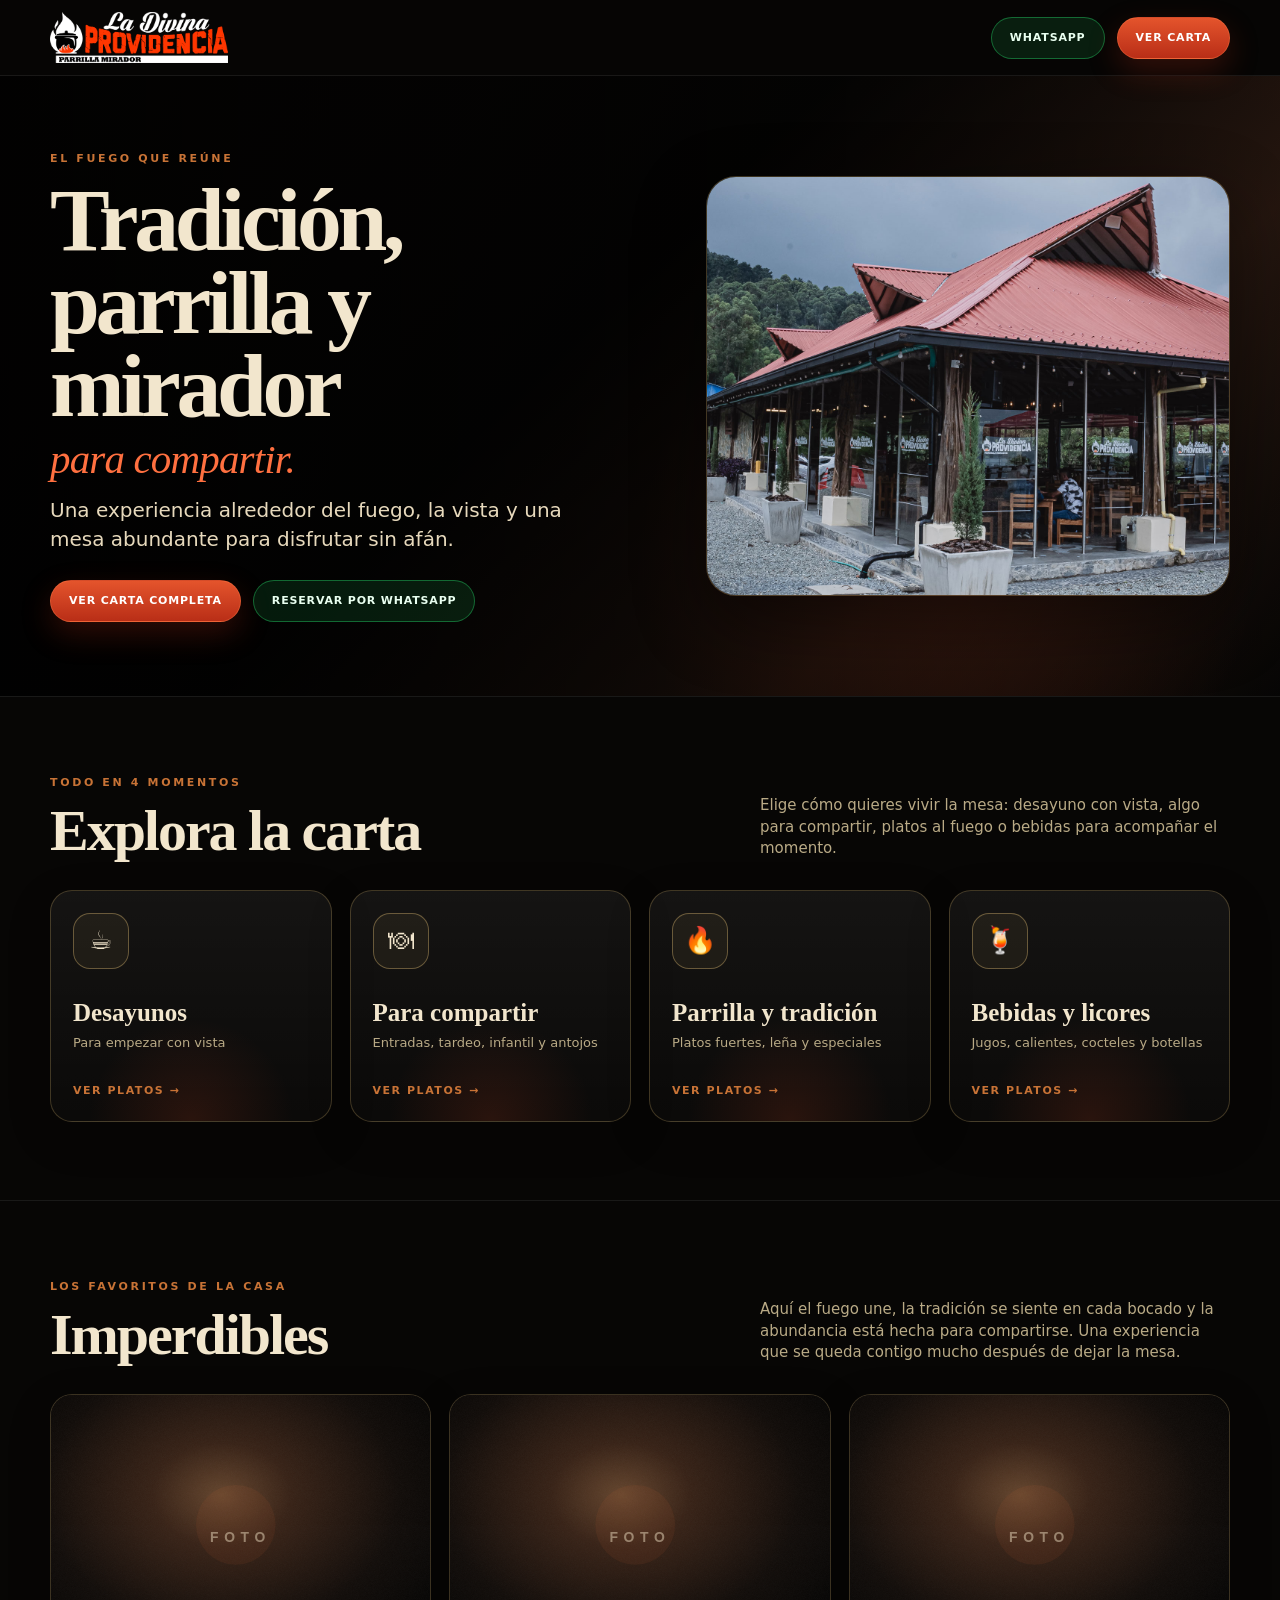
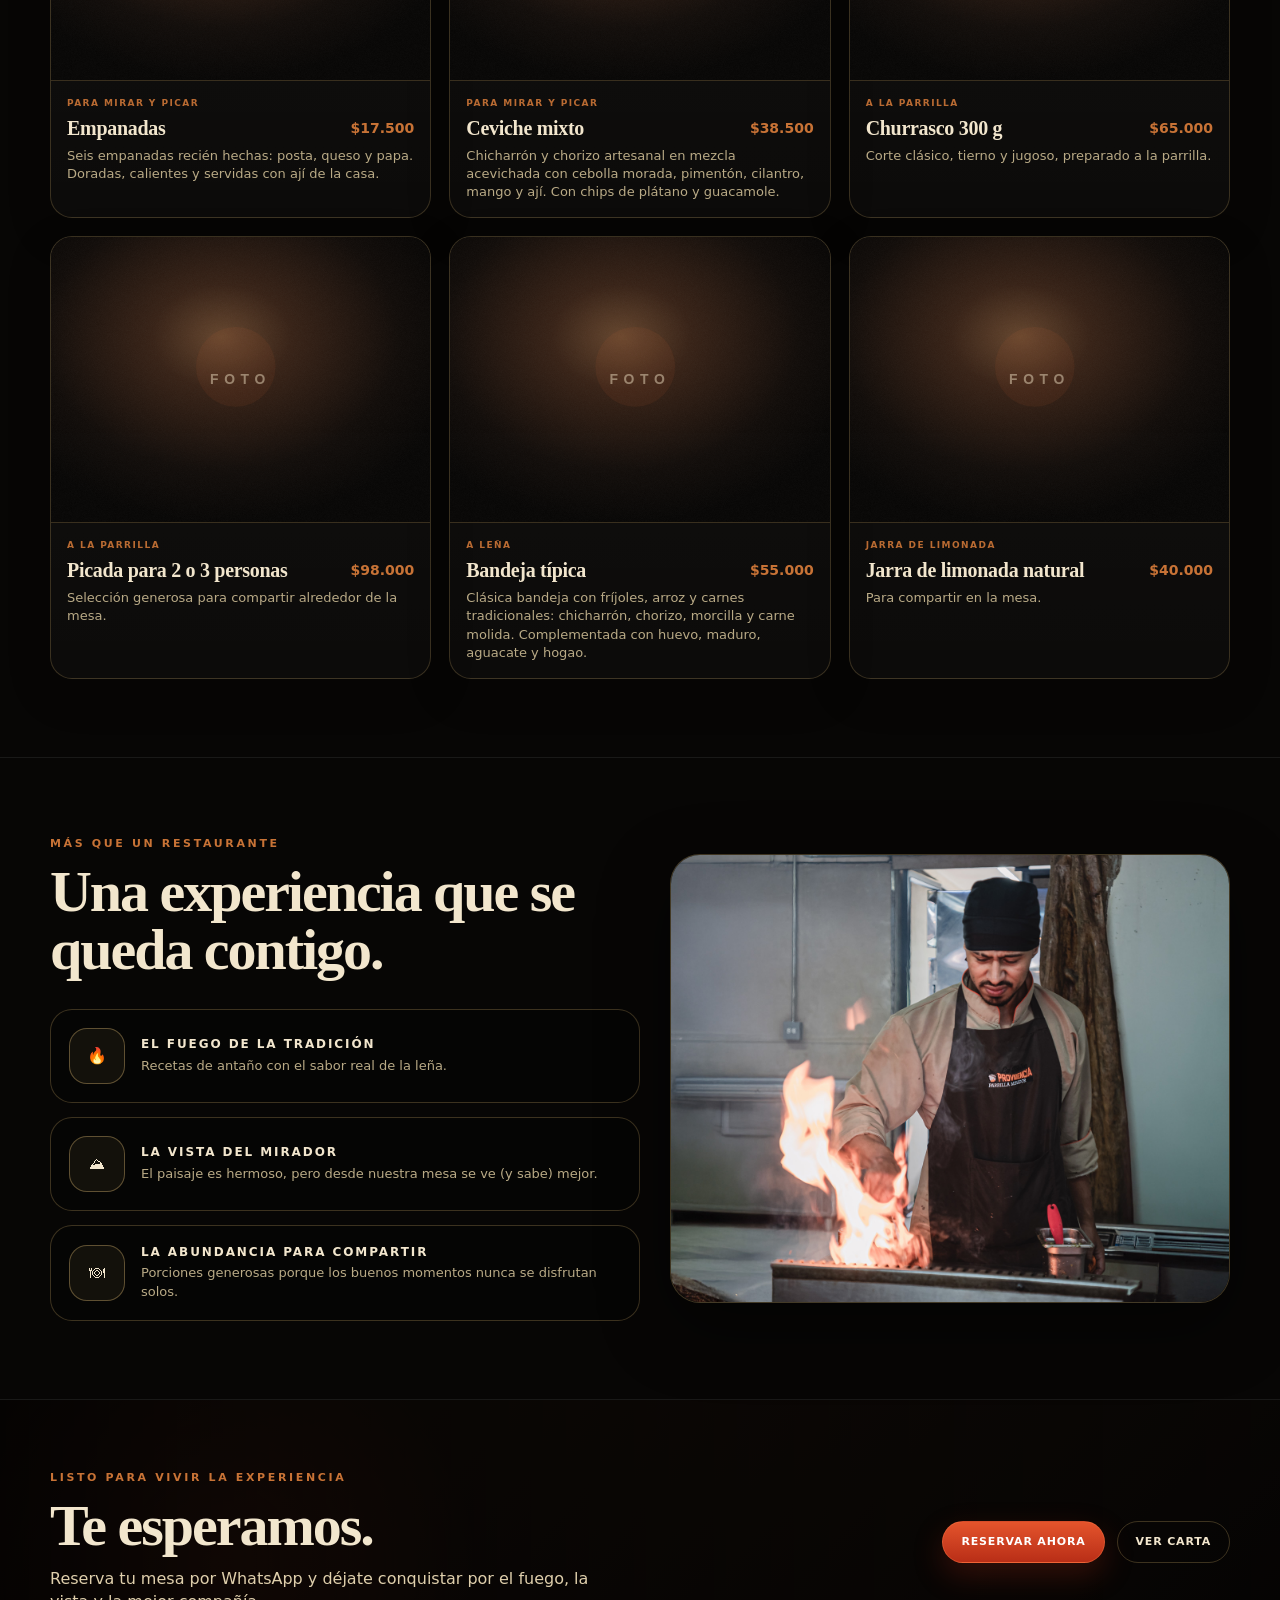
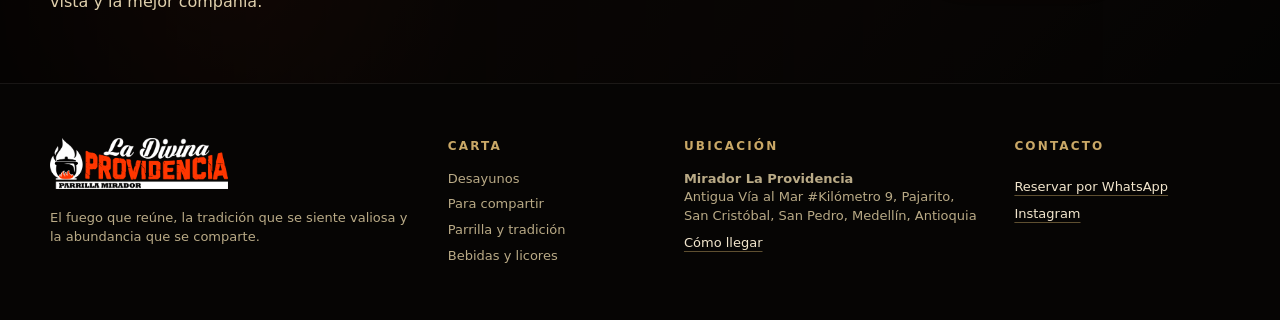
==== index.html @ a015f548 "Update index.html" ====
<!doctype html>
<html lang="es">
<head>
  <meta charset="utf-8" />
  <meta name="viewport" content="width=device-width, initial-scale=1" />
  <title>La Divina Providencia · Parrilla Mirador</title>
  <meta name="description" content="La Divina Providencia Parrilla Mirador: tradición, parrilla, mirador y una carta abundante para compartir." />
  <meta name="theme-color" content="#070605" />
  <link rel="icon" type="image/png" href="/assets/flavicon.png">
  <link rel="apple-touch-icon" href="/assets/flavicon.png">
  <link rel="preload" href="assets/logo.png" as="image" />
  <link rel="stylesheet" href="styles.css" />
</head>
<body class="home-page">
  <a class="skip-link" href="#main">Saltar al contenido</a>
  <header class="site-nav" data-site-nav><div class="nav-shell"><a class="brand" href="index.html" aria-label="La Divina Providencia - inicio"><img src="assets/logo.png" alt="La Divina Providencia Parrilla Mirador" /></a><nav class="main-actions" aria-label="Navegación principal"><a class="btn btn-wa" href="https://wa.me/573001234567?text=Hola%2C%20quiero%20hacer%20una%20reserva%20en%20La%20Divina%20Providencia." target="_blank" rel="noopener">WhatsApp</a><a class="btn btn-fire desktop-only" href="menu.html">Ver carta</a></nav></div></header>
  <main id="main">
    <section class="hero hero-home" aria-labelledby="home-title"><div class="container hero-grid"><div class="hero-copy"><span class="eyebrow">El fuego que reúne</span><h1 id="home-title">Tradición, parrilla y mirador <em>para compartir.</em></h1><p>Una experiencia alrededor del fuego, la vista y una mesa abundante para disfrutar sin afán.</p><div class="action-row"><a class="btn btn-fire" href="menu.html">Ver carta completa</a><a class="btn btn-wa" href="https://wa.me/573001234567?text=Hola%2C%20quiero%20hacer%20una%20reserva%20en%20La%20Divina%20Providencia." target="_blank" rel="noopener">Reservar por WhatsApp</a></div></div><figure class="visual-card hero-photo"><img src="assets/mirador,-fuego-y-parrilla.jpg" alt="Espacio para foto del mirador, fuego y parrilla" /></figure></div></section>
    <section class="section section-categories" id="carta" aria-labelledby="explora-title"><div class="container"><div class="split-heading"><div><span class="eyebrow">Todo en 4 momentos</span><h2 id="explora-title">Explora la carta</h2></div><p>Elige cómo quieres vivir la mesa: desayuno con vista, algo para compartir, platos al fuego o bebidas para acompañar el momento.</p></div><div class="category-grid">
          <a class="category-card" href="menu.html#desayunos">
            <span class="icon-box" aria-hidden="true">☕</span>
            <div class="category-card-copy"><h3>Desayunos</h3><p>Para empezar con vista</p></div>
            <span class="arrow">Ver platos →</span>
          </a>
          <a class="category-card" href="menu.html#para-compartir">
            <span class="icon-box" aria-hidden="true">🍽</span>
            <div class="category-card-copy"><h3>Para compartir</h3><p>Entradas, tardeo, infantil y antojos</p></div>
            <span class="arrow">Ver platos →</span>
          </a>
          <a class="category-card" href="menu.html#parrilla-tradicion">
            <span class="icon-box" aria-hidden="true">🔥</span>
            <div class="category-card-copy"><h3>Parrilla y tradición</h3><p>Platos fuertes, leña y especiales</p></div>
            <span class="arrow">Ver platos →</span>
          </a>
          <a class="category-card" href="menu.html#bebidas-licores">
            <span class="icon-box" aria-hidden="true">🍹</span>
            <div class="category-card-copy"><h3>Bebidas y licores</h3><p>Jugos, calientes, cocteles y botellas</p></div>
            <span class="arrow">Ver platos →</span>
          </a></div></div></section>
    <section class="section section-featured" aria-labelledby="featured-title"><div class="container"><div class="split-heading"><div><span class="eyebrow">Los favoritos de la casa</span><h2 id="featured-title">Imperdibles</h2></div><p>Aquí el fuego une, la tradición se siente en cada bocado y la abundancia está hecha para compartirse. Una experiencia que se queda contigo mucho después de dejar la mesa. </p></div><div class="product-grid featured-grid"><a class="product-card" href="menu.html#empanadas" aria-label="Ver Empanadas en la carta">
      <div class="product-media">
        <img loading="lazy" src="assets/products/empanadas.webp" alt="Foto de Empanadas" onerror="this.onerror=null;this.src='assets/product-placeholder.svg'">
      </div>
      <div class="product-body">
        <div class="product-meta">Para mirar y picar</div>
        <div class="product-top">
          <h3>Empanadas</h3>
          <strong class="price">$17.500</strong>
        </div>
        <p>Seis empanadas recién hechas: posta, queso y papa. Doradas, calientes y servidas con ají de la casa.</p>
      </div>
    </a><a class="product-card" href="menu.html#ceviche-mixto" aria-label="Ver Ceviche mixto en la carta">
      <div class="product-media">
        <img loading="lazy" src="assets/products/ceviche-mixto.webp" alt="Foto de Ceviche mixto" onerror="this.onerror=null;this.src='assets/product-placeholder.svg'">
      </div>
      <div class="product-body">
        <div class="product-meta">Para mirar y picar</div>
        <div class="product-top">
          <h3>Ceviche mixto</h3>
          <strong class="price">$38.500</strong>
        </div>
        <p>Chicharrón y chorizo artesanal en mezcla acevichada con cebolla morada, pimentón, cilantro, mango y ají. Con chips de plátano y guacamole.</p>
      </div>
    </a><a class="product-card" href="menu.html#churrasco-300-g" aria-label="Ver Churrasco 300 g en la carta">
      <div class="product-media">
        <img loading="lazy" src="assets/products/Churrasco.jpg" alt="Foto de Churrasco 300 g" onerror="this.onerror=null;this.src='assets/product-placeholder.svg'">
      </div>
      <div class="product-body">
        <div class="product-meta">A la parrilla</div>
        <div class="product-top">
          <h3>Churrasco 300 g</h3>
          <strong class="price">$65.000</strong>
        </div>
        <p>Corte clásico, tierno y jugoso, preparado a la parrilla.</p>
      </div>
    </a><a class="product-card" href="menu.html#picada-para-2-o-3-personas" aria-label="Ver Picada para 2 o 3 personas en la carta">
      <div class="product-media">
        <img loading="lazy" src="assets/products/Picada.jpg" alt="Foto de Picada para 2 o 3 personas" onerror="this.onerror=null;this.src='assets/product-placeholder.svg'">
      </div>
      <div class="product-body">
        <div class="product-meta">A la parrilla</div>
        <div class="product-top">
          <h3>Picada para 2 o 3 personas</h3>
          <strong class="price">$98.000</strong>
        </div>
        <p>Selección generosa para compartir alrededor de la mesa.</p>
      </div>
    </a><a class="product-card" href="menu.html#bandeja-tipica" aria-label="Ver Bandeja típica en la carta">
      <div class="product-media">
        <img loading="lazy" src="assets/products/Bandeja-Tipica.jpg" alt="Foto de Bandeja típica" onerror="this.onerror=null;this.src='assets/product-placeholder.svg'">
      </div>
      <div class="product-body">
        <div class="product-meta">A leña</div>
        <div class="product-top">
          <h3>Bandeja típica</h3>
          <strong class="price">$55.000</strong>
        </div>
        <p>Clásica bandeja con fríjoles, arroz y carnes tradicionales: chicharrón, chorizo, morcilla y carne molida. Complementada con huevo, maduro, aguacate y hogao.</p>
      </div>
    </a><a class="product-card" href="menu.html#jarra-de-limonada-natural" aria-label="Ver Jarra de limonada natural en la carta">
      <div class="product-media">
        <img loading="lazy" src="assets/products/jarra-de-limonada-natural.webp" alt="Foto de Jarra de limonada natural" onerror="this.onerror=null;this.src='assets/product-placeholder.svg'">
      </div>
      <div class="product-body">
        <div class="product-meta">Jarra de limonada</div>
        <div class="product-top">
          <h3>Jarra de limonada natural</h3>
          <strong class="price">$40.000</strong>
        </div>
        <p>Para compartir en la mesa.</p>
      </div>
    </a></div></div></section>
    <section class="section section-experience" id="experiencia" aria-labelledby="experience-title"><div class="container experience-grid"><div class="experience-copy"><span class="eyebrow">Más que un restaurante</span><h2 id="experience-title">Una experiencia que se queda contigo.</h2><div class="pillars"><article class="pillar"><span>🔥</span><div><h3>El Fuego de la Tradición</h3><p>Recetas de antaño con el sabor real de la leña.</p></div></article><article class="pillar"><span>⛰</span><div><h3>La Vista del Mirador</h3><p>El paisaje es hermoso, pero desde nuestra mesa se ve (y sabe) mejor.</p></div></article><article class="pillar"><span>🍽</span><div><h3>La Abundancia para Compartir</h3><p>Porciones generosas porque los buenos momentos nunca se disfrutan solos.</p></div></article></div></div><figure class="visual-card experience-photo"><img src="assets/Experiencia-parrilla.jpg" alt="picada" /></figure></div></section>
    <section class="cta-band" aria-labelledby="cta-title"><div class="container cta-grid"><div><span class="eyebrow">Listo para vivir la experiencia</span><h2 id="cta-title">Te esperamos.</h2><p>Reserva tu mesa por WhatsApp y déjate conquistar por el fuego, la vista y la mejor compañía.</p></div><div class="action-row cta-actions"><a class="btn btn-fire" href="https://wa.me/573001234567?text=Hola%2C%20quiero%20hacer%20una%20reserva%20en%20La%20Divina%20Providencia." target="_blank" rel="noopener">Reservar ahora</a><a class="btn btn-outline" href="menu.html">Ver carta</a></div></div></section>
  </main>
  <footer class="site-footer" id="ubicacion"><div class="container footer-grid"><div class="footer-brand"><img src="assets/logo.png" alt="La Divina Providencia Parrilla Mirador" /><p>El fuego que reúne, la tradición que se siente valiosa y la abundancia que se comparte.</p></div><div><h3>Carta</h3><ul><li><a href="menu.html#desayunos">Desayunos</a></li><li><a href="menu.html#para-compartir">Para compartir</a></li><li><a href="menu.html#parrilla-tradicion">Parrilla y tradición</a></li><li><a href="menu.html#bebidas-licores">Bebidas y licores</a></li></ul></div><div><h3>Ubicación</h3><p><strong>Mirador La Providencia</strong><br>Antigua Vía al Mar #Kilómetro 9, Pajarito, San Cristóbal, San Pedro, Medellín, Antioquia</p><a class="text-link" href="https://www.google.com/maps/search/?api=1&query=Mirador+La+Providencia+Antigua+V%C3%ADa+al+Mar+Kil%C3%B3metro+9+Pajarito+San+Crist%C3%B3bal+San+Pedro+Medell%C3%ADn+Antioquia" target="_blank" rel="noopener">Cómo llegar</a></div><div><h3>Contacto</h3><a class="text-link" href="https://wa.me/573001234567?text=Hola%2C%20quiero%20hacer%20una%20reserva%20en%20La%20Divina%20Providencia." target="_blank" rel="noopener">Reservar por WhatsApp</a><br><a class="text-link" href="https://www.instagram.com/divinaprovidenciamirador/?hl=es" target="_blank" rel="noopener">Instagram</a></div></div></footer>
</body>
</html>
---- styles.css ----
:root{
  --coal:#070605;
  --coal-2:#0d0b09;
  --coal-3:#15110e;
  --wood:#2b1a12;
  --wood-2:#3a2116;
  --fire:#d94b25;
  --fire-2:#b62e17;
  --orange:#c87336;
  --gold:#c9a867;
  --cream:#f2e6cd;
  --cream-2:#dfcfac;
  --muted:#96876c;
  --soft:#b9aa86;
  --line:rgba(201,168,103,.28);
  --line-soft:rgba(255,255,255,.075);
  --wa:#25d366;
  --radius:22px;
  --radius-lg:30px;
  --shadow:0 24px 70px rgba(0,0,0,.46);
  --container:1180px;
}
*{box-sizing:border-box}
html{scroll-behavior:smooth;background:var(--coal)}
body{margin:0;background:var(--coal);color:var(--cream);font-family:Inter, ui-sans-serif, system-ui, -apple-system, BlinkMacSystemFont, "Segoe UI", Arial, sans-serif;line-height:1.45;-webkit-font-smoothing:antialiased;text-rendering:optimizeLegibility}
body::before{content:"";position:fixed;inset:0;pointer-events:none;z-index:-2;background:radial-gradient(circle at 10% 5%,rgba(217,75,37,.14),transparent 28%),radial-gradient(circle at 92% 18%,rgba(201,168,103,.09),transparent 26%),linear-gradient(180deg,#080706 0%,#100b08 46%,#070605 100%)}
body::after{content:"";position:fixed;inset:0;pointer-events:none;z-index:-1;opacity:.14;background-image:linear-gradient(rgba(255,255,255,.03) 1px,transparent 1px),linear-gradient(90deg,rgba(255,255,255,.02) 1px,transparent 1px);background-size:34px 34px}
img{max-width:100%;display:block}
a{color:inherit;text-decoration:none}
p,h1,h2,h3,h4{margin:0}
.container{width:min(var(--container),calc(100% - 40px));margin-inline:auto}
.skip-link{position:absolute;left:-9999px;top:auto;width:1px;height:1px;overflow:hidden}
.skip-link:focus{left:16px;top:16px;width:auto;height:auto;padding:10px 14px;z-index:9999;background:var(--cream);color:var(--coal);border-radius:10px}
.desktop-only{display:inline-flex}

.site-nav{position:sticky;top:0;z-index:100;background:rgba(7,6,5,.90);backdrop-filter:blur(16px);border-bottom:1px solid var(--line-soft)}
.nav-shell{width:min(var(--container),calc(100% - 40px));margin:auto;display:flex;align-items:center;justify-content:space-between;gap:18px;padding:12px 0}
.brand{display:flex;align-items:center;min-width:0}
.brand img{width:178px;height:auto;object-fit:contain}
.main-actions{display:flex;align-items:center;gap:12px;flex-wrap:wrap}
.nav-link{font-size:12px;font-weight:800;letter-spacing:.13em;text-transform:uppercase;color:var(--cream-2);opacity:.86}
.nav-link:hover{color:var(--gold);opacity:1}
.btn{display:inline-flex;align-items:center;justify-content:center;gap:8px;min-height:42px;padding:0 18px;border:1px solid var(--line);border-radius:999px;background:rgba(255,255,255,.034);color:var(--cream);font-size:11px;font-weight:900;letter-spacing:.075em;text-transform:uppercase;white-space:nowrap;transition:.22s ease}
.btn:hover{transform:translateY(-1px);border-color:rgba(201,168,103,.55)}
.btn-fire{background:linear-gradient(180deg,#e4542c,#b92e17);border-color:rgba(255,125,72,.38);color:#fff;box-shadow:0 12px 30px rgba(185,46,23,.25)}
.btn-wa{background:rgba(37,211,102,.12);border-color:rgba(37,211,102,.42);color:#e9fff0}
.btn-outline{background:transparent}
.eyebrow{display:block;color:var(--orange);font-size:11px;font-weight:900;letter-spacing:.24em;text-transform:uppercase;margin-bottom:11px}

.hero{position:relative;overflow:hidden;border-bottom:1px solid var(--line-soft)}
.hero::before{content:"";position:absolute;inset:0;background:linear-gradient(90deg,rgba(0,0,0,.88) 0%,rgba(0,0,0,.64) 48%,rgba(0,0,0,.24) 100%),radial-gradient(circle at 74% 78%,rgba(217,75,37,.23),transparent 29%),linear-gradient(135deg,#100b08 0%,#070605 44%,#2f1c13 74%,#080706 100%)}
.hero-grid{position:relative;z-index:1;display:grid;grid-template-columns:minmax(0,1fr) minmax(380px,.86fr);gap:46px;align-items:center;min-height:620px;padding:74px 0}
.hero-copy{max-width:690px}
.hero h1{font-family:Georgia,"Times New Roman",serif;font-size:clamp(52px,7vw,92px);line-height:.93;letter-spacing:-.048em;color:var(--cream)}
.hero h1 em{display:block;margin-top:12px;color:#ff7040;font-family:Georgia,"Times New Roman",serif;font-size:clamp(27px,3.2vw,43px);font-style:italic;font-weight:400;letter-spacing:-.02em}
.hero p{margin-top:18px;max-width:550px;color:#e7d9bc;font-size:clamp(16px,1.8vw,20px)}
.action-row{display:flex;gap:12px;align-items:center;flex-wrap:wrap;margin-top:26px}
.visual-card{margin:0;border:1px solid var(--line);border-radius:var(--radius-lg);overflow:hidden;background:linear-gradient(180deg,rgba(255,255,255,.035),rgba(255,255,255,.012));box-shadow:var(--shadow)}
.hero-photo img{width:100%;height:100%;min-height:410px;object-fit:cover}
.menu-hero .hero-grid{min-height:440px}
.menu-hero h1{font-size:clamp(56px,7vw,104px)}

.section{padding:78px 0;border-bottom:1px solid var(--line-soft)}
.split-heading{display:flex;align-items:end;justify-content:space-between;gap:34px;margin-bottom:30px}
.split-heading h2,.section-experience h2,.cta-band h2,.menu-intro h2{font-family:Georgia,"Times New Roman",serif;font-size:clamp(34px,5.6vw,58px);line-height:1;letter-spacing:-.035em}
.split-heading p{max-width:470px;color:var(--soft);font-size:15px}
.section-lead{margin-top:14px;max-width:560px;color:var(--cream-2)}
.center-actions{display:flex;justify-content:center;margin-top:26px}

.category-grid{display:grid;grid-template-columns:repeat(4,1fr);gap:18px}
.category-card{position:relative;overflow:hidden;min-height:232px;padding:22px;border:1px solid var(--line);border-radius:var(--radius);background:linear-gradient(180deg,rgba(255,255,255,.060),rgba(255,255,255,.020));display:flex;flex-direction:column;justify-content:space-between;box-shadow:0 14px 44px rgba(0,0,0,.18)}
.category-card::before{content:"";position:absolute;inset:0;background:radial-gradient(circle at 50% 100%,rgba(217,75,37,.20),transparent 38%);opacity:.75}
.category-card>*{position:relative}
.icon-box{width:56px;height:56px;border:1px solid rgba(201,168,103,.44);border-radius:17px;display:grid;place-items:center;background:rgba(201,168,103,.075);font-size:26px}
.category-card h3{font-family:Georgia,"Times New Roman",serif;font-size:25px;line-height:1.05}
.category-card p{font-size:13px;color:var(--soft);margin-top:8px}
.arrow{font-size:11px;font-weight:900;letter-spacing:.14em;text-transform:uppercase;color:var(--orange)}

.product-grid{display:grid;grid-template-columns:repeat(3,1fr);gap:18px}
.product-card{overflow:hidden;border:1px solid rgba(201,168,103,.24);border-radius:var(--radius);background:linear-gradient(180deg,rgba(255,255,255,.048),rgba(255,255,255,.025));box-shadow:0 14px 44px rgba(0,0,0,.18);transition:.22s ease}
a.product-card:hover{transform:translateY(-2px);border-color:rgba(201,168,103,.48)}
.product-media{position:relative;overflow:hidden;border-bottom:1px solid rgba(201,168,103,.20);background:#15100d}
.product-media img{width:100%;aspect-ratio:4/3;height:auto;object-fit:cover;transition:transform .35s ease}
.product-card:hover .product-media img{transform:scale(1.03)}
.product-body{padding:16px}
.product-meta{margin-bottom:8px;color:var(--orange);font-size:9px;font-weight:900;letter-spacing:.16em;text-transform:uppercase;opacity:.92}
.product-top{display:flex;align-items:flex-start;justify-content:space-between;gap:12px}
.product-top h3{font-family:Georgia,"Times New Roman",serif;font-size:20px;line-height:1.06;letter-spacing:-.015em}
.price{color:var(--orange);font-size:14px;font-weight:900;white-space:nowrap}
.product-body p{margin-top:8px;color:var(--soft);font-size:13px;line-height:1.4}

.section-menu-preview{background:linear-gradient(180deg,rgba(255,255,255,.012),rgba(0,0,0,.14))}
.home-rail{margin-top:28px}
.home-rail+.home-rail{margin-top:34px}
.rail-head{display:flex;align-items:end;justify-content:space-between;gap:22px;margin-bottom:16px;padding-bottom:12px;border-bottom:1px solid rgba(201,168,103,.18)}
.rail-kicker{display:block;color:var(--orange);font-size:10px;font-weight:900;letter-spacing:.18em;text-transform:uppercase;margin-bottom:6px}
.rail-head h3{font-family:Georgia,"Times New Roman",serif;font-size:31px;line-height:1}
.rail-head a{color:var(--gold);font-size:11px;font-weight:900;letter-spacing:.12em;text-transform:uppercase;white-space:nowrap}
.rail-scroll{display:grid;grid-auto-flow:column;grid-auto-columns:minmax(250px,285px);gap:16px;overflow-x:auto;scroll-snap-type:x proximity;padding-bottom:12px;scrollbar-color:rgba(201,168,103,.44) transparent}
.rail-scroll .product-card{scroll-snap-align:start}
.product-card-compact .product-top{display:block}
.product-card-compact .price{display:block;margin-top:6px}
.product-card-compact .product-body p{display:-webkit-box;-webkit-line-clamp:3;-webkit-box-orient:vertical;overflow:hidden}

.experience-grid{display:grid;grid-template-columns:1fr .95fr;gap:30px;align-items:center}
.experience-copy{max-width:610px}
.pillars{display:grid;gap:14px;margin-top:30px}
.pillar{display:grid;grid-template-columns:56px 1fr;gap:16px;align-items:center;padding:18px;border:1px solid var(--line);border-radius:var(--radius);background:rgba(0,0,0,.16)}
.pillar span{width:56px;height:56px;border:1px solid rgba(201,168,103,.42);border-radius:18px;display:grid;place-items:center;background:rgba(201,168,103,.075)}
.pillar h3{font-size:12px;font-weight:900;letter-spacing:.16em;text-transform:uppercase}
.pillar p{color:var(--soft);font-size:13px;margin-top:3px}
.experience-photo img{width:100%;min-height:420px;height:100%;object-fit:cover}

.cta-band{padding:70px 0;border-bottom:1px solid var(--line-soft);background:linear-gradient(90deg,rgba(0,0,0,.88),rgba(0,0,0,.44)),radial-gradient(circle at 17% 58%,rgba(217,75,37,.23),transparent 24%),linear-gradient(135deg,#2c1b12,#070605)}
.cta-grid{display:flex;align-items:center;justify-content:space-between;gap:28px}
.cta-grid p{margin-top:12px;max-width:560px;color:var(--cream-2)}
.cta-actions{justify-content:flex-end;margin-top:0}

.site-footer{padding:54px 0;background:#060504}
.footer-grid{display:grid;grid-template-columns:1.35fr .75fr 1.1fr .8fr;gap:34px}
.footer-brand img{width:178px}
.footer-brand p,.site-footer p,.site-footer li{color:var(--soft);font-size:13px}
.site-footer h3{margin-bottom:14px;color:var(--gold);font-size:12px;font-weight:900;letter-spacing:.18em;text-transform:uppercase}
.site-footer ul{list-style:none;padding:0;margin:0;display:grid;gap:7px}
.text-link{display:inline-block;margin-top:8px;color:var(--cream);font-size:13px;text-decoration:underline;text-decoration-color:rgba(201,168,103,.45);text-underline-offset:4px}
.text-link:hover{color:var(--gold)}

.quick-menu{position:sticky;top:67px;z-index:70;background:rgba(7,6,5,.94);backdrop-filter:blur(15px);border-bottom:1px solid var(--line-soft)}
.quick-menu-scroll{display:flex;gap:10px;overflow-x:auto;scrollbar-width:none;padding:12px 0}
.quick-menu-scroll::-webkit-scrollbar{display:none}
.quick-pill{flex:0 0 auto;display:inline-flex;align-items:center;min-height:38px;padding:0 15px;border:1px solid var(--line);border-radius:999px;background:rgba(255,255,255,.035);font-size:11px;font-weight:900;letter-spacing:.08em;text-transform:uppercase;color:var(--cream-2)}
.quick-pill:hover{background:rgba(201,168,103,.12);color:var(--cream)}
.quick-pill-wa{border-color:rgba(37,211,102,.44);color:#e9fff0}
.menu-intro{padding:44px 0 10px}
.menu-intro-card{display:flex;align-items:center;justify-content:space-between;gap:28px;padding:24px;border:1px solid var(--line);border-radius:var(--radius-lg);background:linear-gradient(135deg,rgba(201,168,103,.08),rgba(217,75,37,.06))}
.menu-intro-card p{max-width:560px;color:var(--soft);font-size:14px}
.menu-intro-card strong{color:var(--cream)}
.menu-list{padding:38px 0 0}
.menu-category{scroll-margin-top:130px;padding:0 0 72px;border-bottom:1px solid var(--line-soft)}
.menu-category+.menu-category{padding-top:70px}
.menu-category>.container>.eyebrow{margin-bottom:8px}
.category-title-row{display:flex;align-items:end;justify-content:space-between;gap:24px;margin-bottom:24px}
.category-title-row h2{font-family:Georgia,"Times New Roman",serif;font-size:clamp(42px,6vw,72px);line-height:.95;letter-spacing:-.04em}
.category-title-row p{max-width:510px;color:var(--soft)}
.group-chip-row{display:flex;gap:10px;flex-wrap:wrap;margin-bottom:32px}
.group-chip{display:inline-flex;align-items:center;min-height:34px;padding:0 13px;border:1px solid rgba(201,168,103,.22);border-radius:999px;background:rgba(255,255,255,.028);color:var(--cream-2);font-size:10px;font-weight:900;letter-spacing:.08em;text-transform:uppercase}
.group-chip:hover{border-color:rgba(201,168,103,.48);color:var(--gold)}
.menu-group{margin-top:38px;scroll-margin-top:128px}
.group-title-row{display:flex;align-items:end;gap:14px;justify-content:space-between;margin-bottom:16px;padding-bottom:12px;border-bottom:1px solid rgba(201,168,103,.18)}
.group-count{display:block;color:var(--orange);font-size:10px;font-weight:900;letter-spacing:.14em;text-transform:uppercase;margin-bottom:6px}
.group-title-row h3{font-family:Georgia,"Times New Roman",serif;font-size:30px;line-height:1;color:var(--cream)}
.group-title-row p{max-width:650px;color:var(--muted);font-size:14px}
.category-cta{display:flex;align-items:center;justify-content:space-between;gap:16px;margin-top:24px}
.back-top{display:inline-flex;color:var(--gold);font-size:12px;font-weight:900;letter-spacing:.11em;text-transform:uppercase}
.floating-whatsapp{position:fixed;right:18px;bottom:18px;z-index:90;width:58px;height:58px;border-radius:999px;display:grid;place-items:center;background:var(--wa);color:#06250f;font-size:13px;font-weight:950;letter-spacing:.06em;box-shadow:0 16px 42px rgba(0,0,0,.36)}
.compact-footer{margin-top:0}

@media (max-width:980px){
  .container,.nav-shell{width:min(100% - 28px,var(--container))}
  .desktop-only{display:none!important}
  .brand img{width:138px}
  .main-actions{gap:8px}
  .btn{min-height:38px;padding:0 13px;font-size:10px}
  .hero-grid{grid-template-columns:1fr;gap:24px;min-height:auto;padding:52px 0}
  .hero-copy{max-width:100%}
  .hero h1{font-size:clamp(47px,14vw,68px)}
  .hero p{font-size:15px}
  .hero-photo img{min-height:260px}
  .split-heading,.category-title-row,.cta-grid,.menu-intro-card{display:block}
  .split-heading p,.category-title-row p,.menu-intro-card p{margin-top:12px}
  .section{padding:54px 0}
  .category-grid{grid-template-columns:1fr;gap:12px}
  .category-card{min-height:124px;padding:18px;display:grid;grid-template-columns:62px 1fr auto;align-items:center;gap:14px}
  .category-card h3{font-size:23px;margin:0}
  .category-card p{font-size:12px}
  .category-card .arrow{align-self:center}
  .product-grid{grid-template-columns:1fr;gap:12px}
  .featured-grid .product-card,.menu-list .product-card{display:grid;grid-template-columns:120px 1fr;min-height:126px}
  .featured-grid .product-media,.menu-list .product-media{border-right:1px solid rgba(201,168,103,.2);border-bottom:0}
  .featured-grid .product-media img,.menu-list .product-media img{height:100%;aspect-ratio:auto}
  .product-body{padding:13px}
  .product-meta{font-size:8px;margin-bottom:5px}
  .product-top h3{font-size:18px}
  .product-body p{font-size:12px}
  .rail-scroll{grid-auto-columns:minmax(235px,78vw)}
  .experience-grid{grid-template-columns:1fr}
  .experience-photo img{min-height:260px}
  .cta-actions{margin-top:22px}
  .footer-grid{grid-template-columns:1fr;gap:26px}
  .quick-menu{top:63px}
  .menu-list{padding-top:28px}
  .menu-category{scroll-margin-top:122px;padding-bottom:58px}
  .menu-category+.menu-category{padding-top:54px}
  .category-title-row h2{font-size:44px}
  .group-title-row{display:block}
  .group-title-row p{margin-top:7px}
  .category-cta{display:block}
  .category-cta .btn{margin-top:16px;width:100%}
  .floating-whatsapp{width:54px;height:54px}
}

@media (max-width:520px){
  .nav-shell{width:calc(100% - 24px);padding:10px 0}
  .brand img{width:118px}
  .hero-grid{padding:42px 0}
  .hero h1{font-size:45px}
  .hero h1 em{font-size:25px}
  .action-row .btn{width:100%}
  .section{padding:44px 0}
  .split-heading h2,.section-experience h2,.cta-band h2,.menu-intro h2{font-size:38px}
  .category-card{grid-template-columns:52px 1fr;min-height:110px}
  .category-card .arrow{grid-column:2}
  .icon-box{width:48px;height:48px;font-size:22px}
  .featured-grid .product-card,.menu-list .product-card{grid-template-columns:106px 1fr}
  .product-top{display:block}
  .price{display:block;margin-top:4px}
  .product-body p{display:-webkit-box;-webkit-line-clamp:4;-webkit-box-orient:vertical;overflow:hidden}
  .menu-page .product-body p{display:block}
  .category-title-row h2{font-size:40px}
  .quick-pill{font-size:10px;padding:0 12px}
  .footer-brand img{width:145px}
}
.menu-category {
    padding-top: 40px;
}
.footer-brand p {
    margin-top: 20px;
}
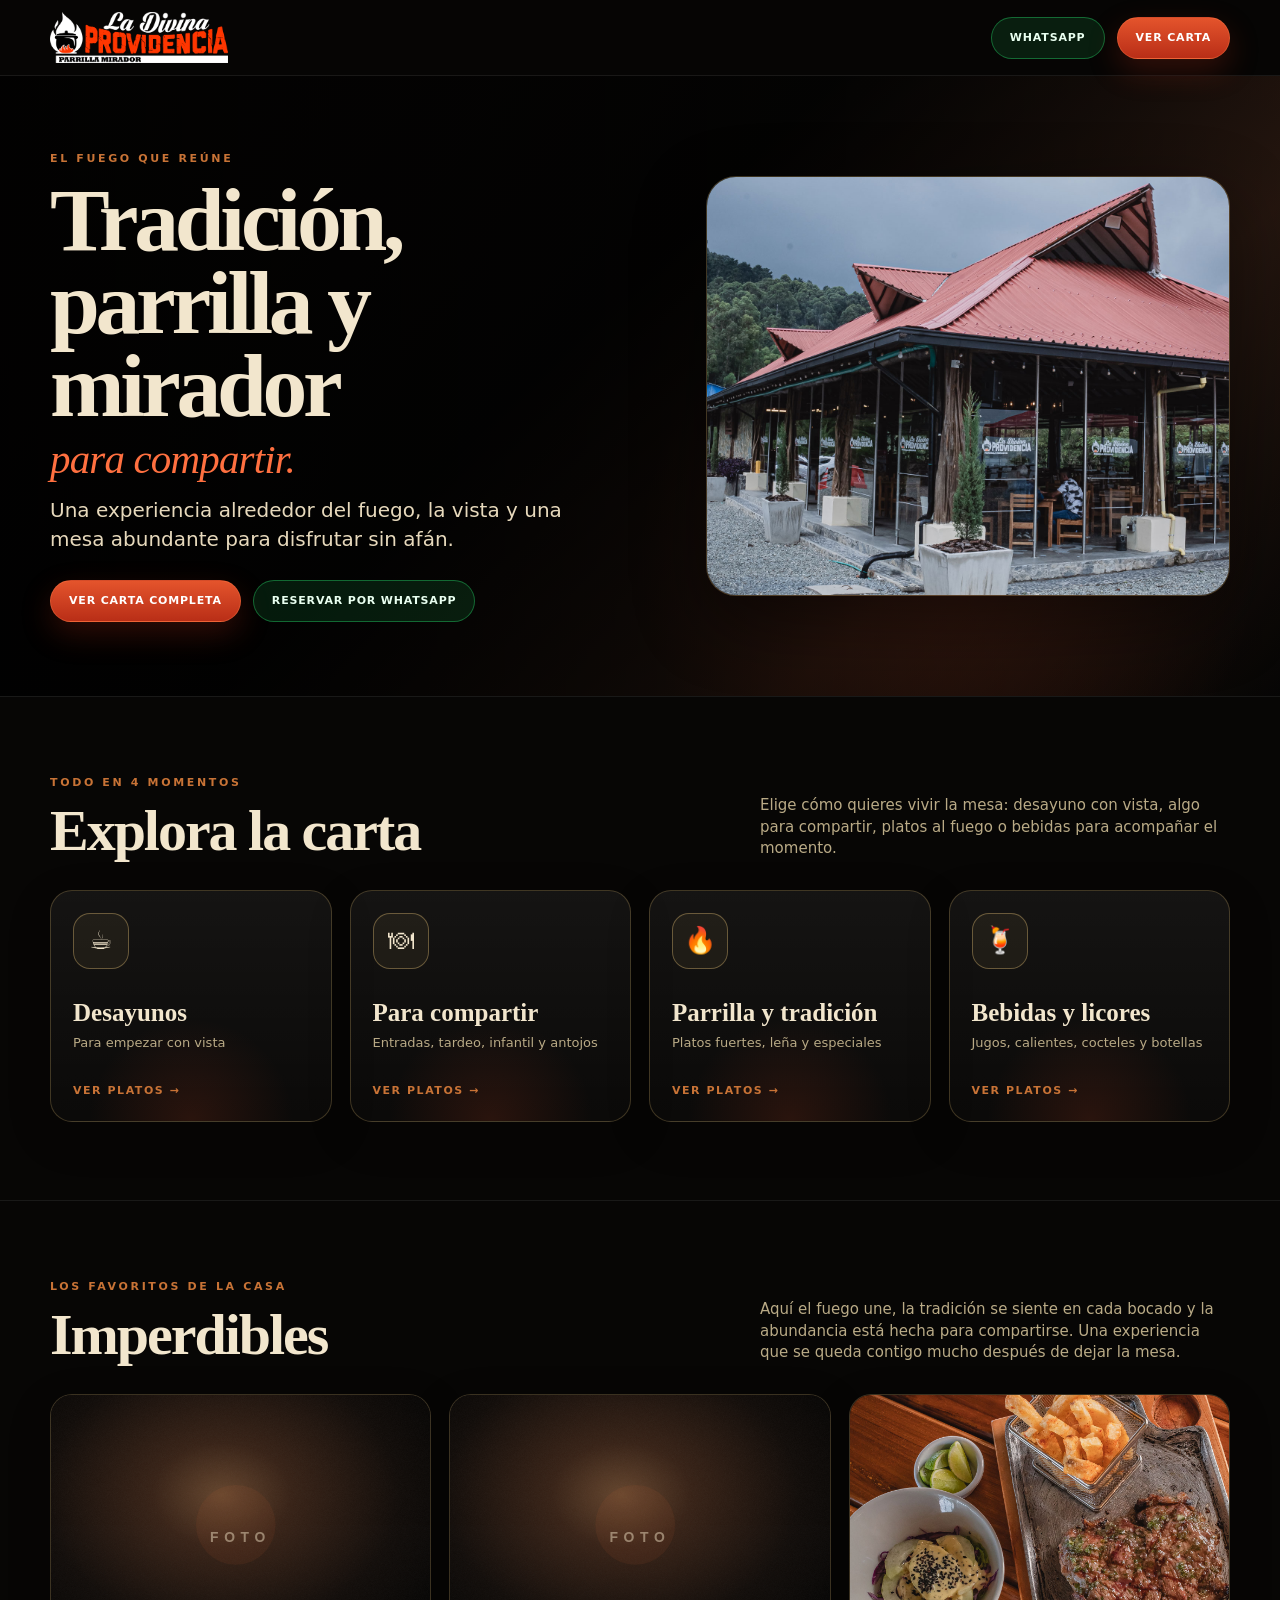
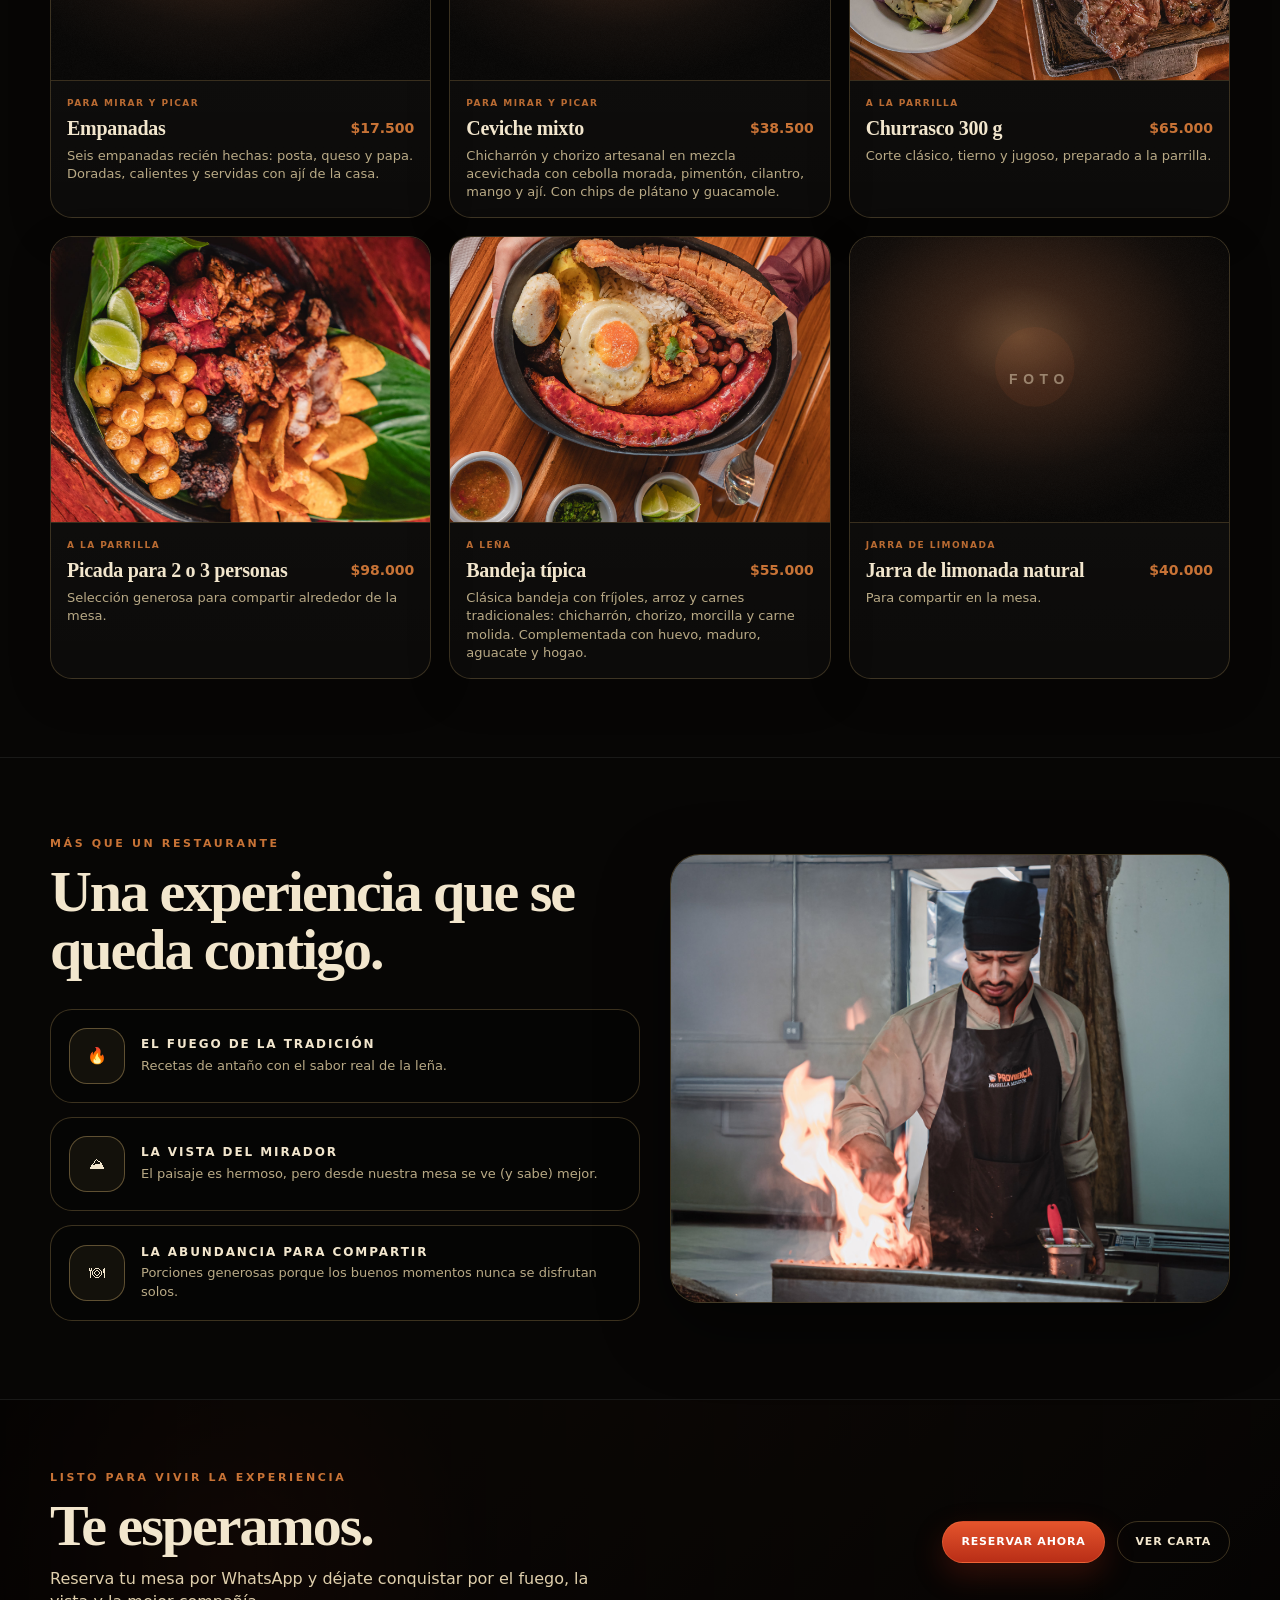
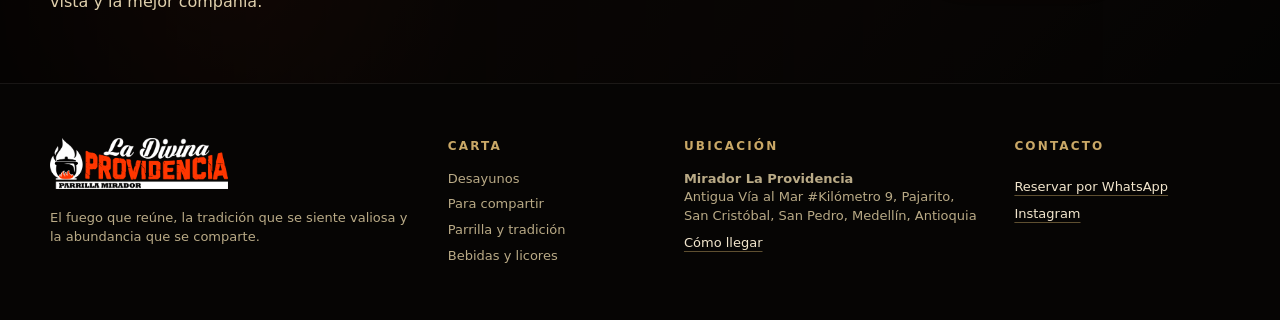
==== commit bfdc280f: "Update index.html" ====
--- a/index.html
+++ b/index.html
@@ -39,7 +39,7 @@
           </a></div></div></section>
     <section class="section section-featured" aria-labelledby="featured-title"><div class="container"><div class="split-heading"><div><span class="eyebrow">Los favoritos de la casa</span><h2 id="featured-title">Imperdibles</h2></div><p>Aquí el fuego une, la tradición se siente en cada bocado y la abundancia está hecha para compartirse. Una experiencia que se queda contigo mucho después de dejar la mesa. </p></div><div class="product-grid featured-grid"><a class="product-card" href="menu.html#empanadas" aria-label="Ver Empanadas en la carta">
       <div class="product-media">
-        <img loading="lazy" src="assets/products/empanadas.webp" alt="Foto de Empanadas" onerror="this.onerror=null;this.src='assets/product-placeholder.svg'">
+        <img loading="lazy" src="assets/Products/empanadas.webp" alt="Foto de Empanadas" onerror="this.onerror=null;this.src='assets/product-placeholder.svg'">
       </div>
       <div class="product-body">
         <div class="product-meta">Para mirar y picar</div>
@@ -51,7 +51,7 @@
       </div>
     </a><a class="product-card" href="menu.html#ceviche-mixto" aria-label="Ver Ceviche mixto en la carta">
       <div class="product-media">
-        <img loading="lazy" src="assets/products/ceviche-mixto.webp" alt="Foto de Ceviche mixto" onerror="this.onerror=null;this.src='assets/product-placeholder.svg'">
+        <img loading="lazy" src="assets/Products/ceviche-mixto.webp" alt="Foto de Ceviche mixto" onerror="this.onerror=null;this.src='assets/product-placeholder.svg'">
       </div>
       <div class="product-body">
         <div class="product-meta">Para mirar y picar</div>
@@ -63,7 +63,7 @@
       </div>
     </a><a class="product-card" href="menu.html#churrasco-300-g" aria-label="Ver Churrasco 300 g en la carta">
       <div class="product-media">
-        <img loading="lazy" src="assets/products/Churrasco.jpg" alt="Foto de Churrasco 300 g" onerror="this.onerror=null;this.src='assets/product-placeholder.svg'">
+        <img loading="lazy" src="assets/Products/Churrasco.jpg" alt="Foto de Churrasco 300 g" onerror="this.onerror=null;this.src='assets/product-placeholder.svg'">
       </div>
       <div class="product-body">
         <div class="product-meta">A la parrilla</div>
@@ -75,7 +75,7 @@
       </div>
     </a><a class="product-card" href="menu.html#picada-para-2-o-3-personas" aria-label="Ver Picada para 2 o 3 personas en la carta">
       <div class="product-media">
-        <img loading="lazy" src="assets/products/Picada.jpg" alt="Foto de Picada para 2 o 3 personas" onerror="this.onerror=null;this.src='assets/product-placeholder.svg'">
+        <img loading="lazy" src="assets/Products/Picada.jpg" alt="Foto de Picada para 2 o 3 personas" onerror="this.onerror=null;this.src='assets/product-placeholder.svg'">
       </div>
       <div class="product-body">
         <div class="product-meta">A la parrilla</div>
@@ -87,7 +87,7 @@
       </div>
     </a><a class="product-card" href="menu.html#bandeja-tipica" aria-label="Ver Bandeja típica en la carta">
       <div class="product-media">
-        <img loading="lazy" src="assets/products/Bandeja-Tipica.jpg" alt="Foto de Bandeja típica" onerror="this.onerror=null;this.src='assets/product-placeholder.svg'">
+        <img loading="lazy" src="assets/Products/Bandeja-Tipica.jpg" alt="Foto de Bandeja típica" onerror="this.onerror=null;this.src='assets/product-placeholder.svg'">
       </div>
       <div class="product-body">
         <div class="product-meta">A leña</div>
@@ -99,7 +99,7 @@
       </div>
     </a><a class="product-card" href="menu.html#jarra-de-limonada-natural" aria-label="Ver Jarra de limonada natural en la carta">
       <div class="product-media">
-        <img loading="lazy" src="assets/products/jarra-de-limonada-natural.webp" alt="Foto de Jarra de limonada natural" onerror="this.onerror=null;this.src='assets/product-placeholder.svg'">
+        <img loading="lazy" src="assets/Products/jarra-de-limonada-natural.webp" alt="Foto de Jarra de limonada natural" onerror="this.onerror=null;this.src='assets/product-placeholder.svg'">
       </div>
       <div class="product-body">
         <div class="product-meta">Jarra de limonada</div>
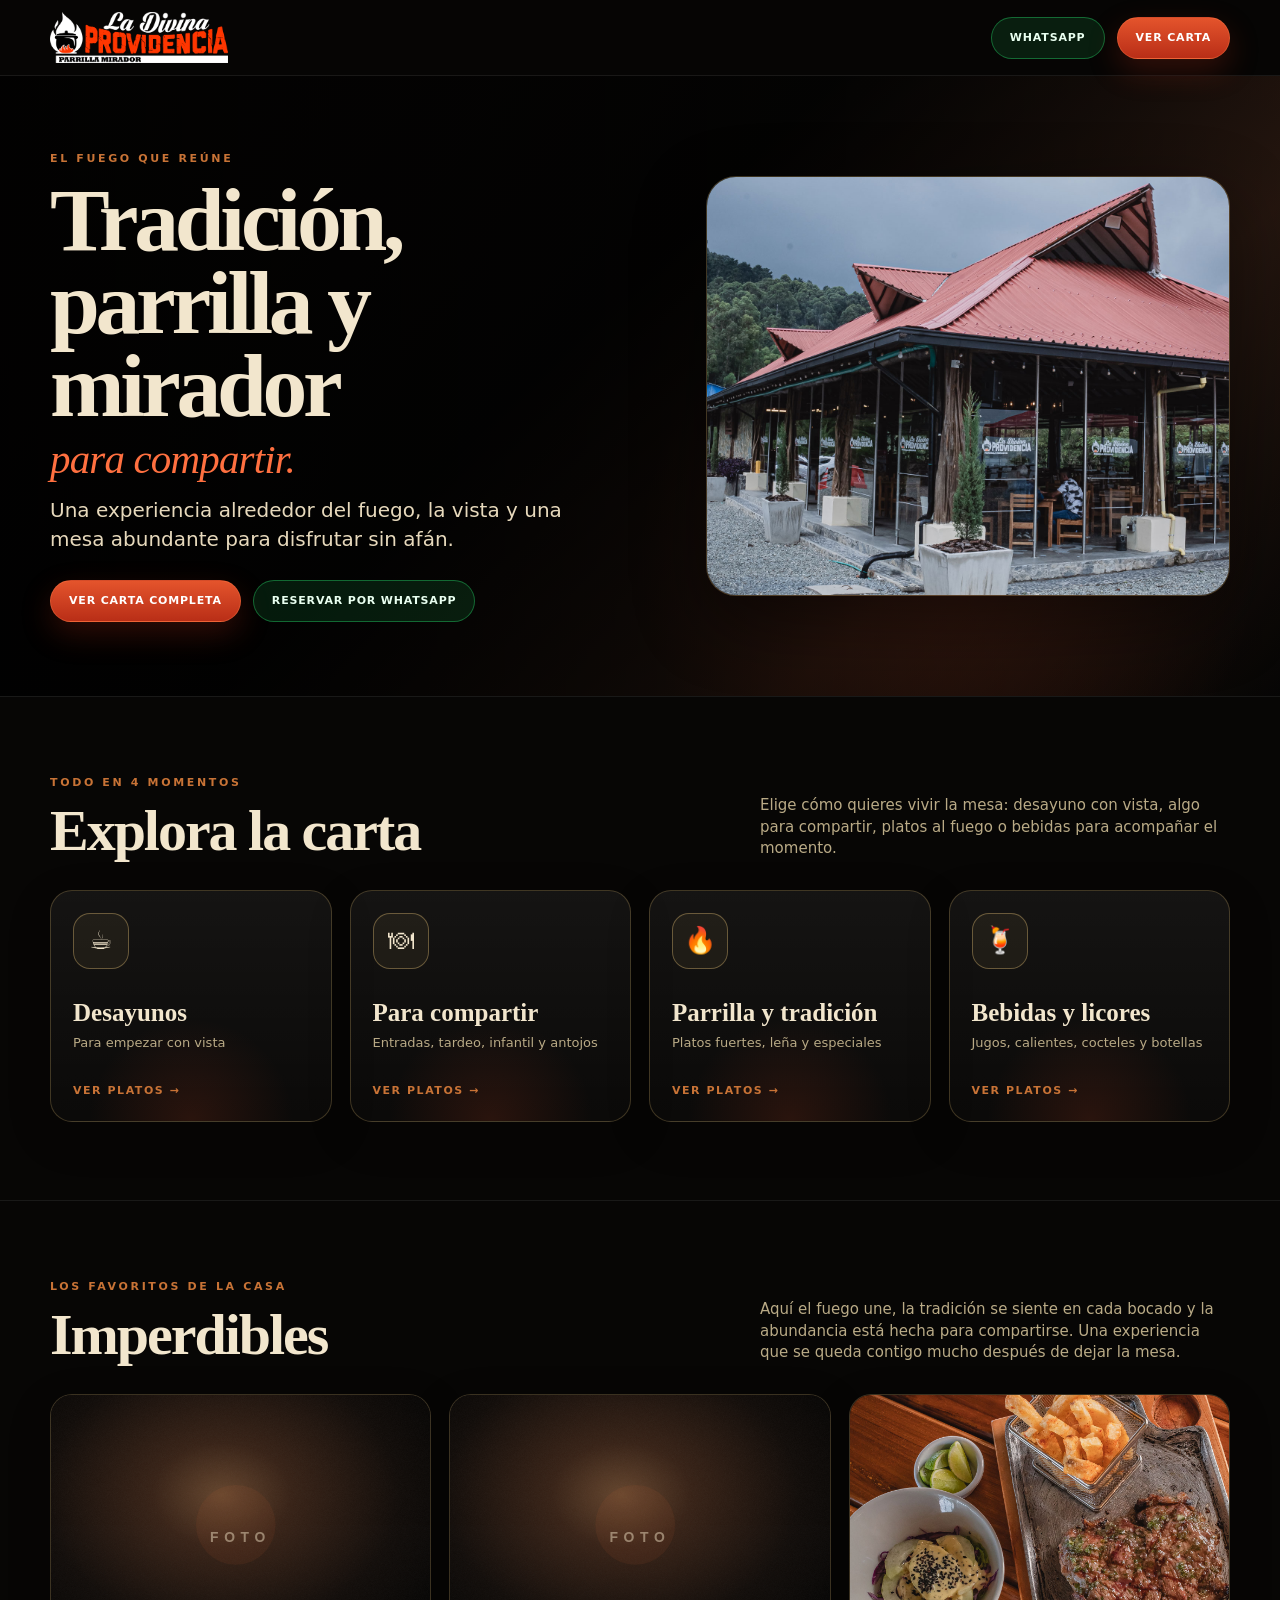
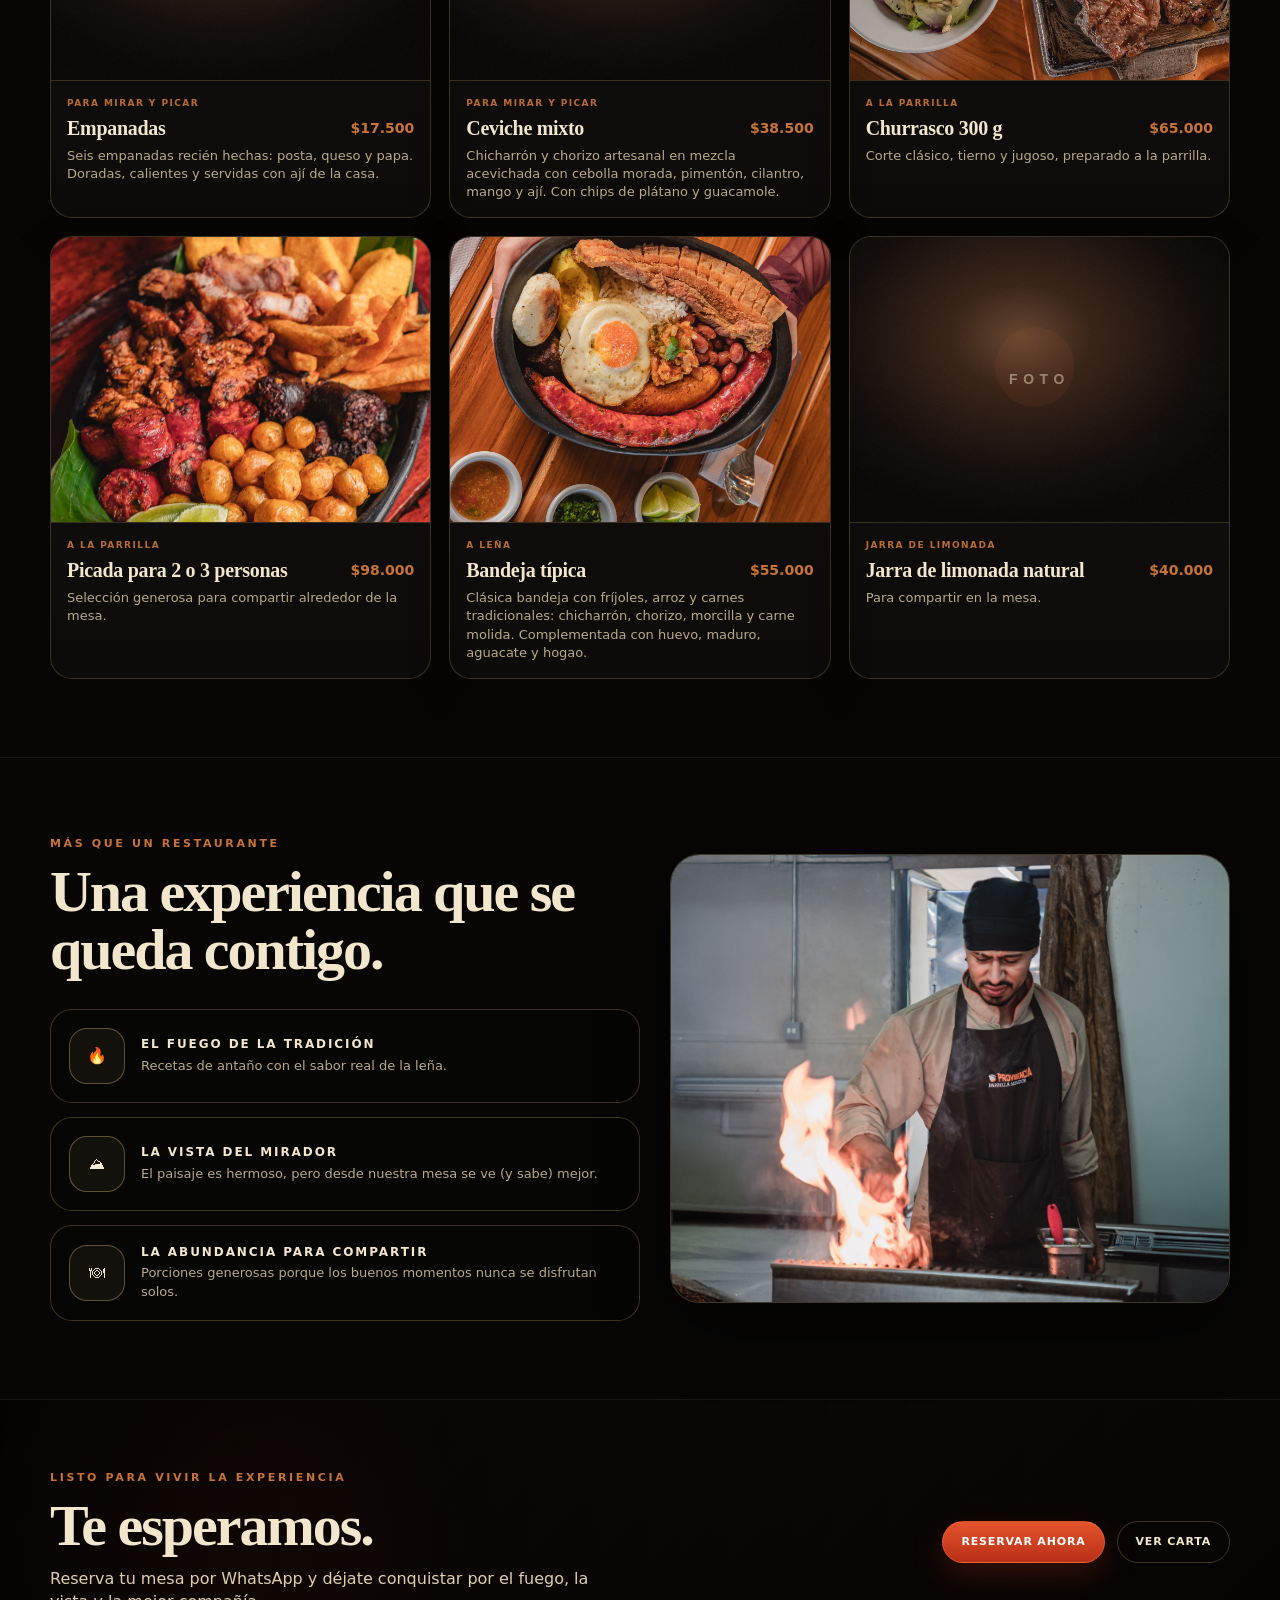
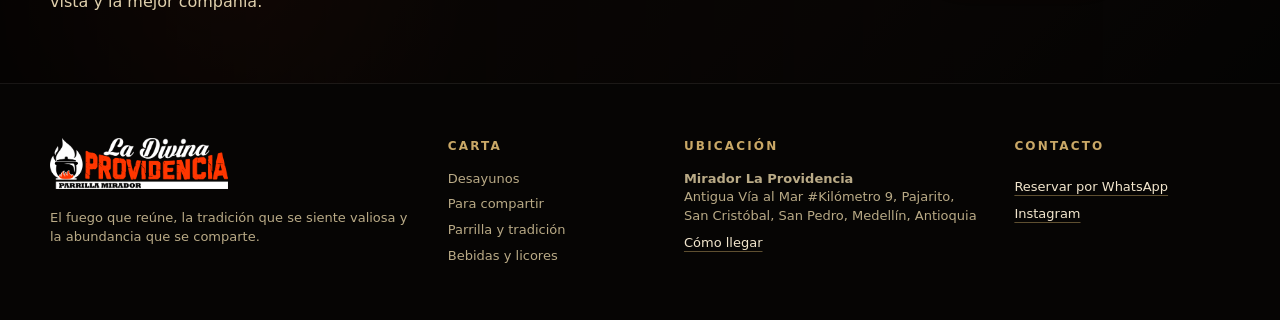
==== commit cb683585: "Update index.html" ====
--- a/index.html
+++ b/index.html
@@ -49,7 +49,7 @@
         </div>
         <p>Seis empanadas recién hechas: posta, queso y papa. Doradas, calientes y servidas con ají de la casa.</p>
       </div>
-    </a><a class="product-card" href="menu.html#ceviche-mixto" aria-label="Ver Ceviche mixto en la carta">
+    </a><a class="product-card" aria-label="Ver Ceviche mixto en la carta">
       <div class="product-media">
         <img loading="lazy" src="assets/Products/ceviche-mixto.webp" alt="Foto de Ceviche mixto" onerror="this.onerror=null;this.src='assets/product-placeholder.svg'">
       </div>
@@ -61,7 +61,7 @@
         </div>
         <p>Chicharrón y chorizo artesanal en mezcla acevichada con cebolla morada, pimentón, cilantro, mango y ají. Con chips de plátano y guacamole.</p>
       </div>
-    </a><a class="product-card" href="menu.html#churrasco-300-g" aria-label="Ver Churrasco 300 g en la carta">
+    </a><a class="product-card" aria-label="Ver Churrasco 300 g en la carta">
       <div class="product-media">
         <img loading="lazy" src="assets/Products/Churrasco.jpg" alt="Foto de Churrasco 300 g" onerror="this.onerror=null;this.src='assets/product-placeholder.svg'">
       </div>
@@ -73,7 +73,7 @@
         </div>
         <p>Corte clásico, tierno y jugoso, preparado a la parrilla.</p>
       </div>
-    </a><a class="product-card" href="menu.html#picada-para-2-o-3-personas" aria-label="Ver Picada para 2 o 3 personas en la carta">
+    </a><a class="product-card" aria-label="Ver Picada para 2 o 3 personas en la carta">
       <div class="product-media">
         <img loading="lazy" src="assets/Products/Picada.jpg" alt="Foto de Picada para 2 o 3 personas" onerror="this.onerror=null;this.src='assets/product-placeholder.svg'">
       </div>
@@ -85,7 +85,7 @@
         </div>
         <p>Selección generosa para compartir alrededor de la mesa.</p>
       </div>
-    </a><a class="product-card" href="menu.html#bandeja-tipica" aria-label="Ver Bandeja típica en la carta">
+    </a><a class="product-card" aria-label="Ver Bandeja típica en la carta">
       <div class="product-media">
         <img loading="lazy" src="assets/Products/Bandeja-Tipica.jpg" alt="Foto de Bandeja típica" onerror="this.onerror=null;this.src='assets/product-placeholder.svg'">
       </div>
@@ -97,7 +97,7 @@
         </div>
         <p>Clásica bandeja con fríjoles, arroz y carnes tradicionales: chicharrón, chorizo, morcilla y carne molida. Complementada con huevo, maduro, aguacate y hogao.</p>
       </div>
-    </a><a class="product-card" href="menu.html#jarra-de-limonada-natural" aria-label="Ver Jarra de limonada natural en la carta">
+    </a><a class="product-card" aria-label="Ver Jarra de limonada natural en la carta">
       <div class="product-media">
         <img loading="lazy" src="assets/Products/jarra-de-limonada-natural.webp" alt="Foto de Jarra de limonada natural" onerror="this.onerror=null;this.src='assets/product-placeholder.svg'">
       </div>
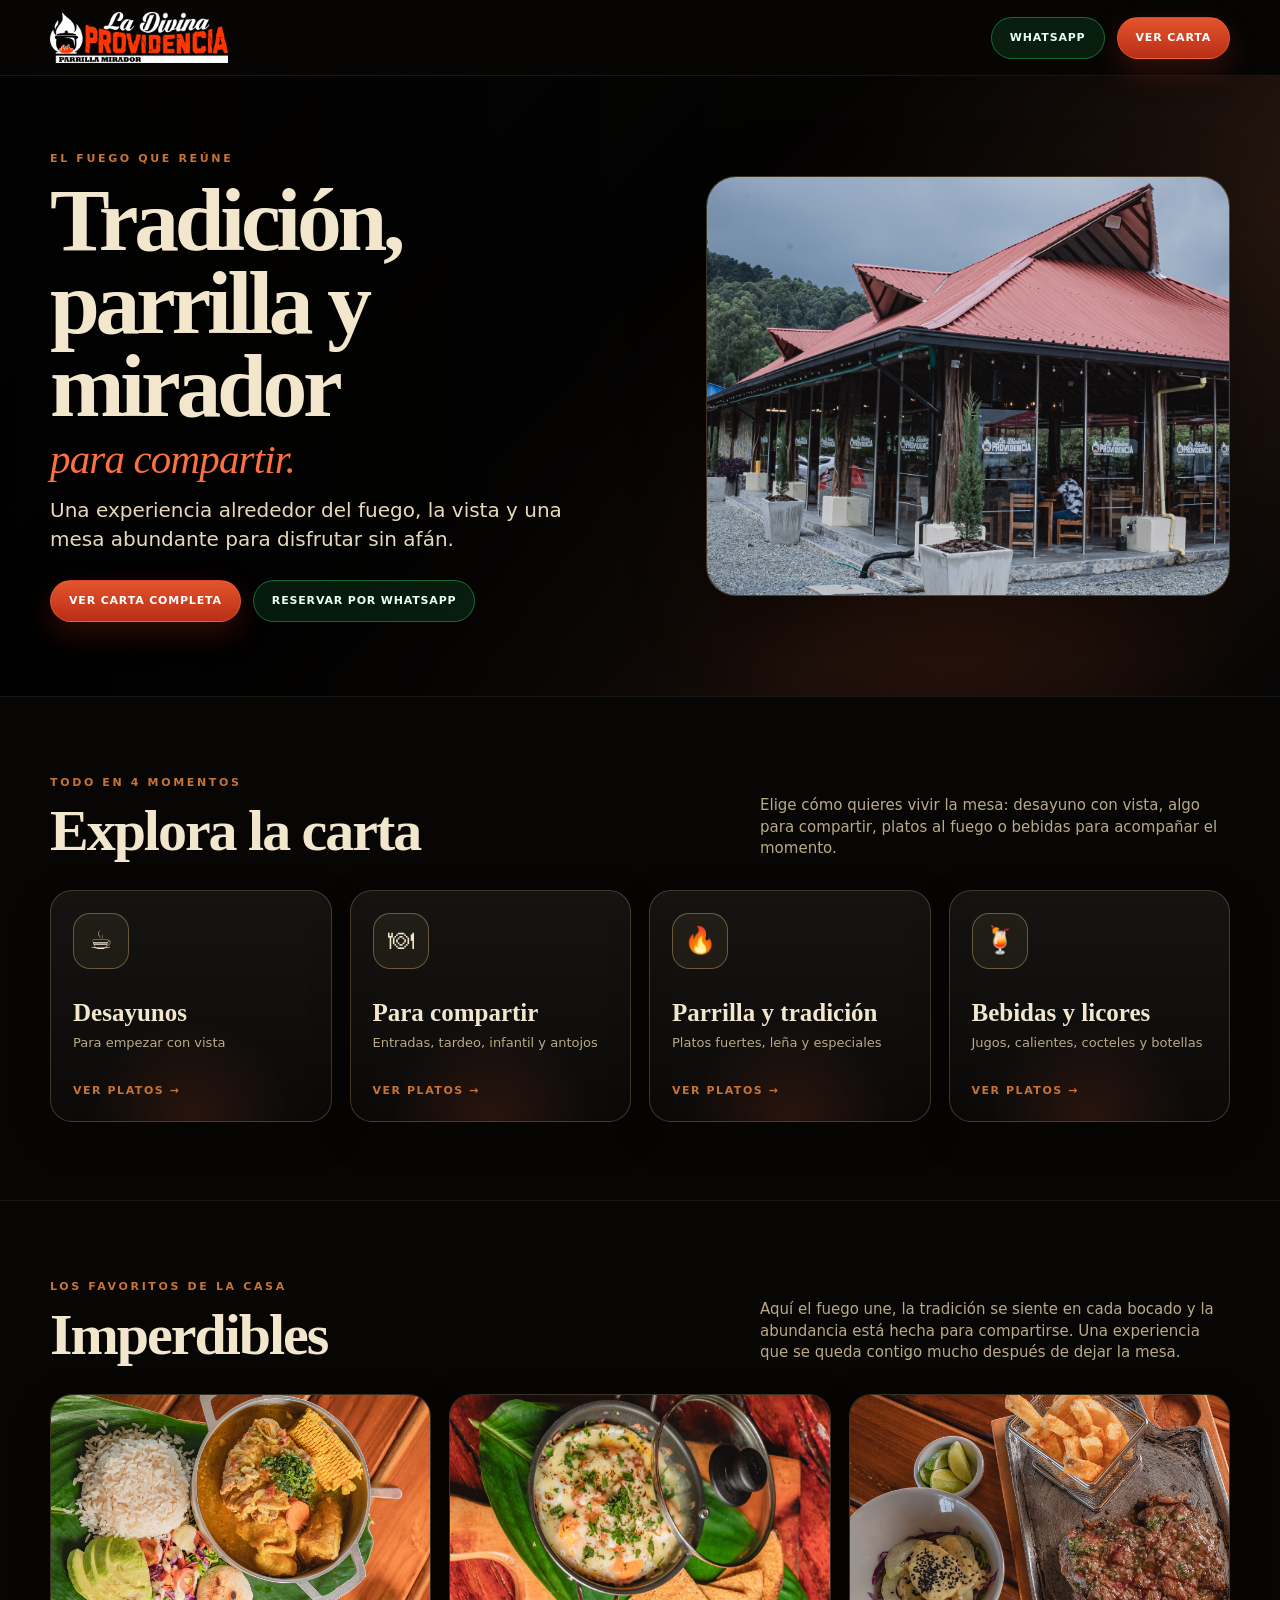
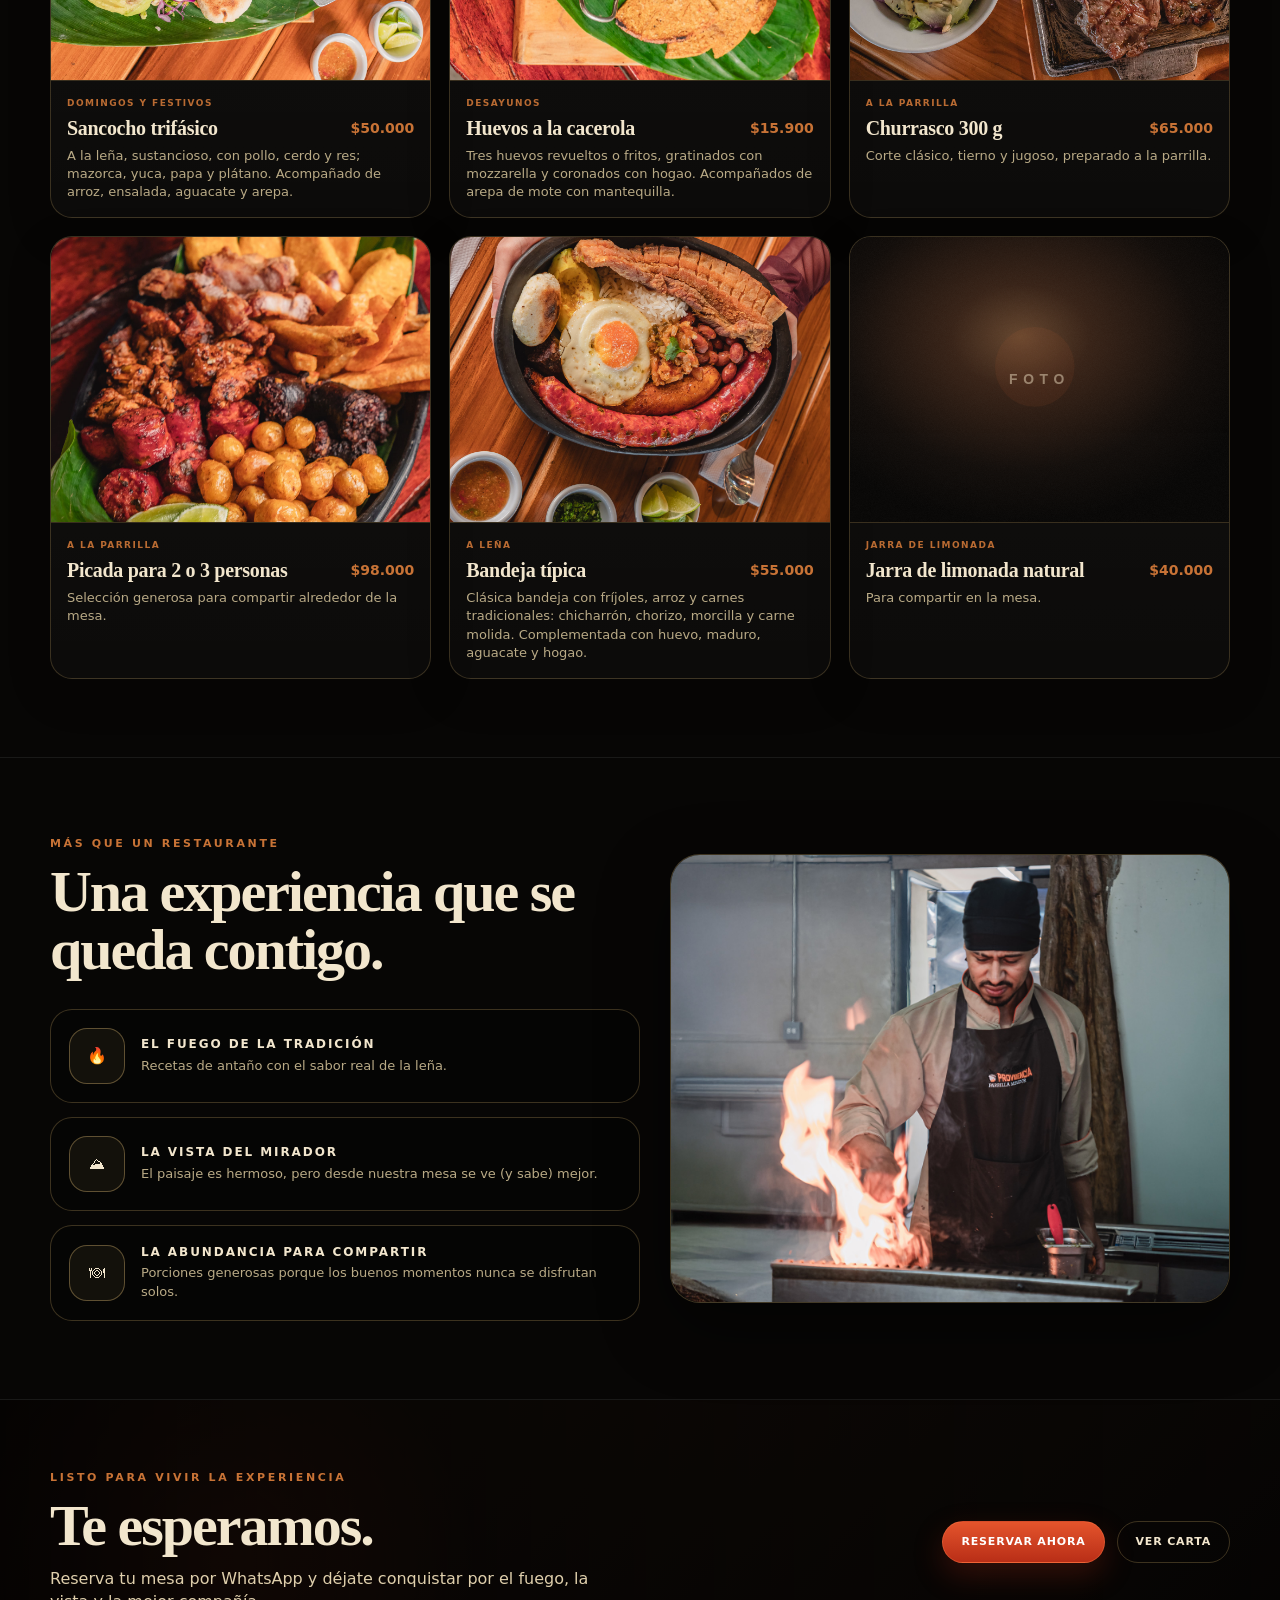
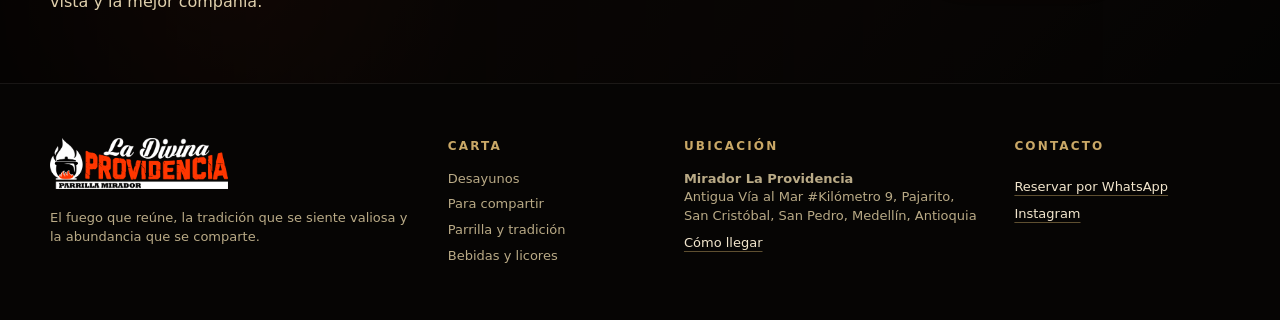
==== commit 5a28101e: "Update index.html" ====
--- a/index.html
+++ b/index.html
@@ -39,27 +39,27 @@
           </a></div></div></section>
     <section class="section section-featured" aria-labelledby="featured-title"><div class="container"><div class="split-heading"><div><span class="eyebrow">Los favoritos de la casa</span><h2 id="featured-title">Imperdibles</h2></div><p>Aquí el fuego une, la tradición se siente en cada bocado y la abundancia está hecha para compartirse. Una experiencia que se queda contigo mucho después de dejar la mesa. </p></div><div class="product-grid featured-grid"><a class="product-card" href="menu.html#empanadas" aria-label="Ver Empanadas en la carta">
       <div class="product-media">
-        <img loading="lazy" src="assets/Products/empanadas.webp" alt="Foto de Empanadas" onerror="this.onerror=null;this.src='assets/product-placeholder.svg'">
+        <img loading="lazy" src="assets/Products/Sancocho-Trifasico.jpg" alt="Foto de Empanadas" onerror="this.onerror=null;this.src='assets/product-placeholder.svg'">
       </div>
       <div class="product-body">
-        <div class="product-meta">Para mirar y picar</div>
+        <div class="product-meta">Domingos y festivos</div>
         <div class="product-top">
-          <h3>Empanadas</h3>
-          <strong class="price">$17.500</strong>
+          <h3>Sancocho trifásico</h3>
+          <strong class="price">$50.000</strong>
         </div>
-        <p>Seis empanadas recién hechas: posta, queso y papa. Doradas, calientes y servidas con ají de la casa.</p>
+        <p>A la leña, sustancioso, con pollo, cerdo y res; mazorca, yuca, papa y plátano. Acompañado de arroz, ensalada, aguacate y arepa.</p>
       </div>
-    </a><a class="product-card" aria-label="Ver Ceviche mixto en la carta">
+    </a><a class="product-card" aria-label="Ver Sancocho trifásico en la carta">
       <div class="product-media">
-        <img loading="lazy" src="assets/Products/ceviche-mixto.webp" alt="Foto de Ceviche mixto" onerror="this.onerror=null;this.src='assets/product-placeholder.svg'">
+        <img loading="lazy" src="assets/Products/Huevos-a-la-Cacerola.jpg" alt="Foto de Ceviche mixto" onerror="this.onerror=null;this.src='assets/product-placeholder.svg'">
       </div>
       <div class="product-body">
-        <div class="product-meta">Para mirar y picar</div>
+        <div class="product-meta">Desayunos</div>
         <div class="product-top">
-          <h3>Ceviche mixto</h3>
-          <strong class="price">$38.500</strong>
+          <h3>Huevos a la cacerola</h3>
+          <strong class="price">$15.900</strong>
         </div>
-        <p>Chicharrón y chorizo artesanal en mezcla acevichada con cebolla morada, pimentón, cilantro, mango y ají. Con chips de plátano y guacamole.</p>
+        <p>Tres huevos revueltos o fritos, gratinados con mozzarella y coronados con hogao. Acompañados de arepa de mote con mantequilla.</p>
       </div>
     </a><a class="product-card" aria-label="Ver Churrasco 300 g en la carta">
       <div class="product-media">
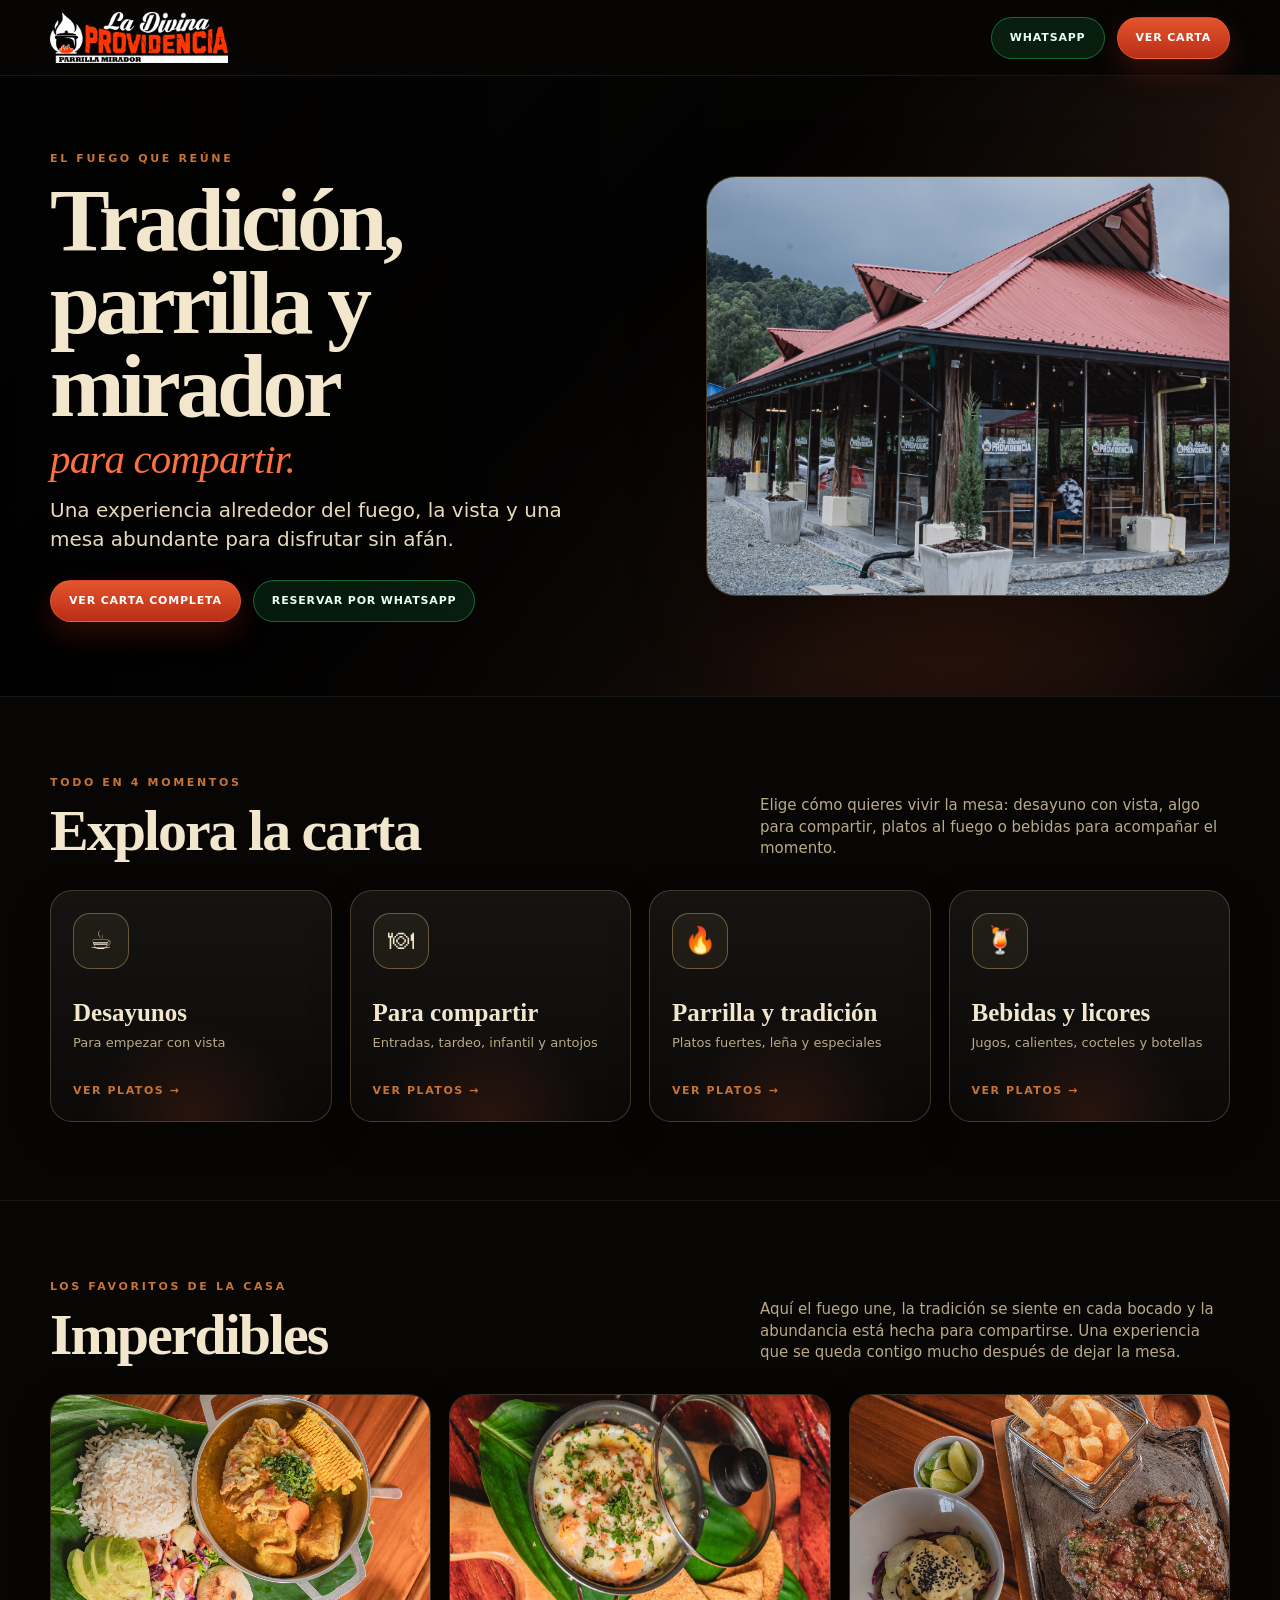
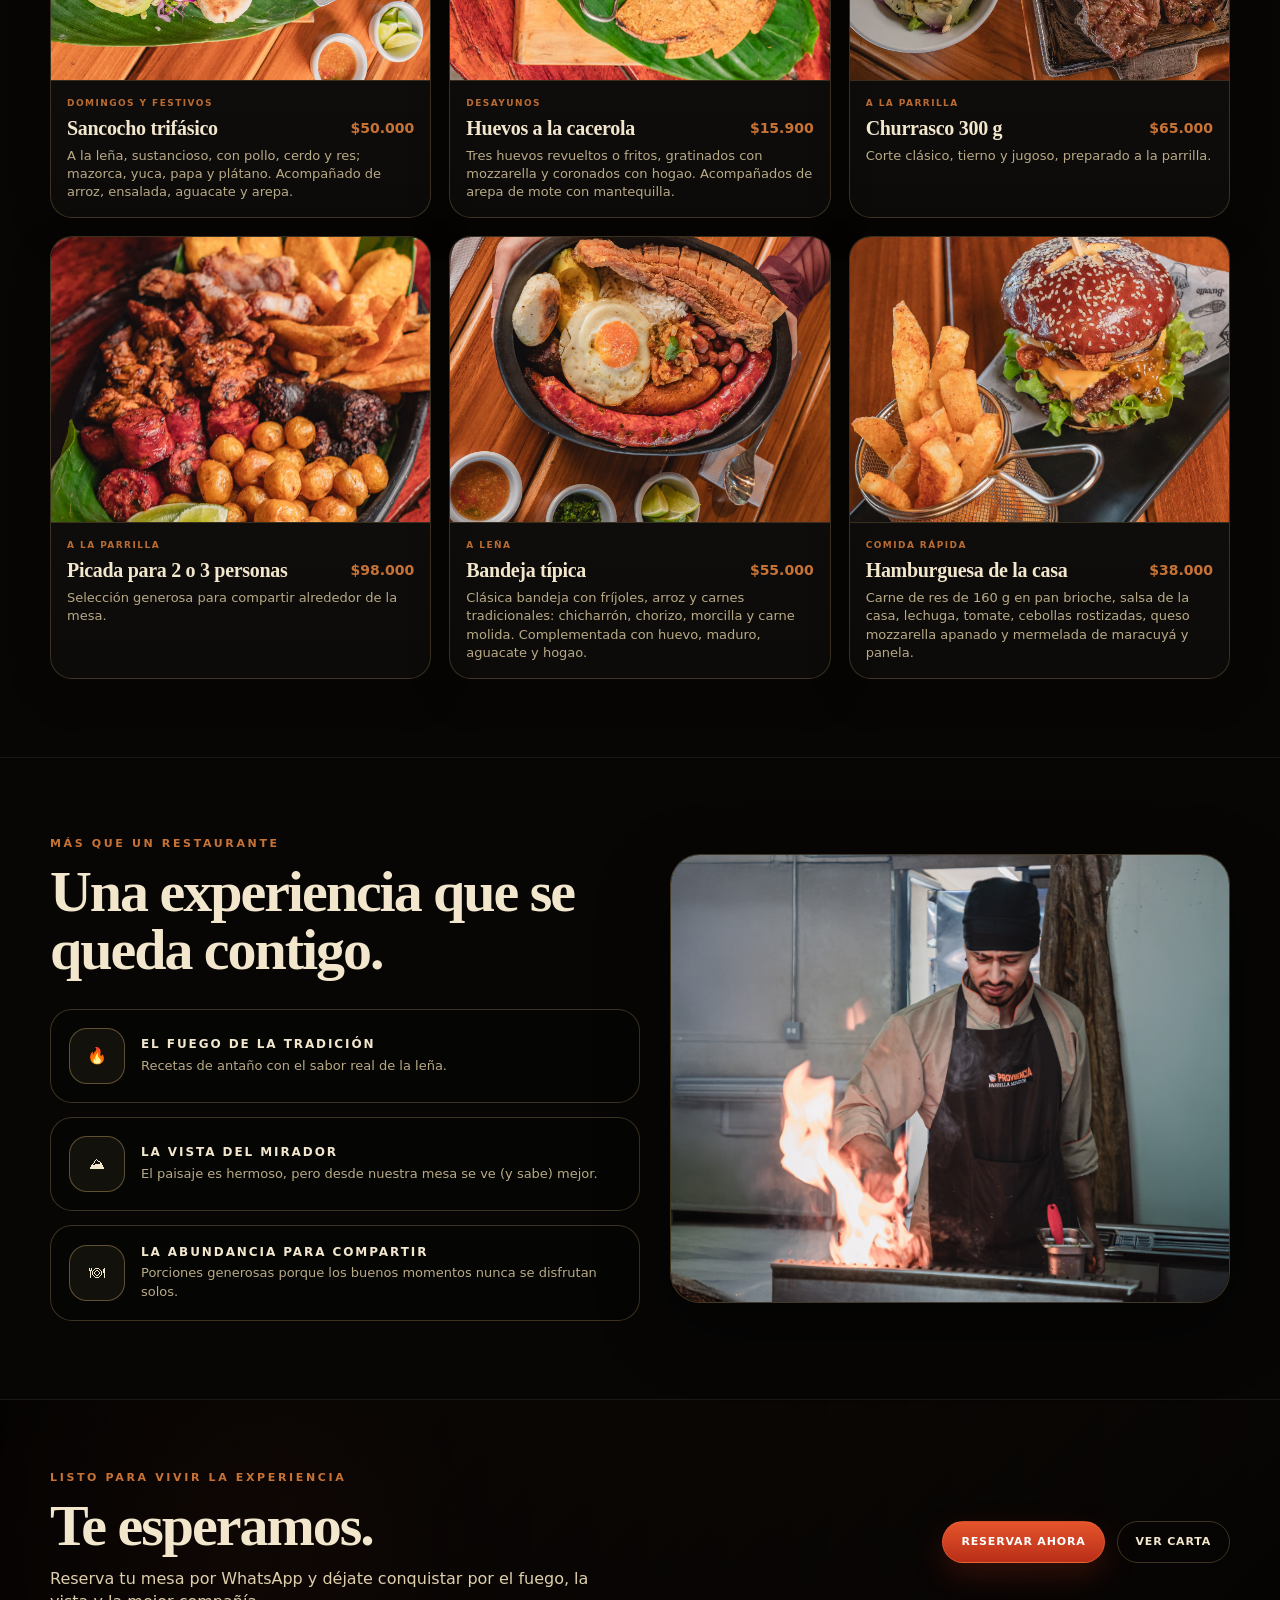
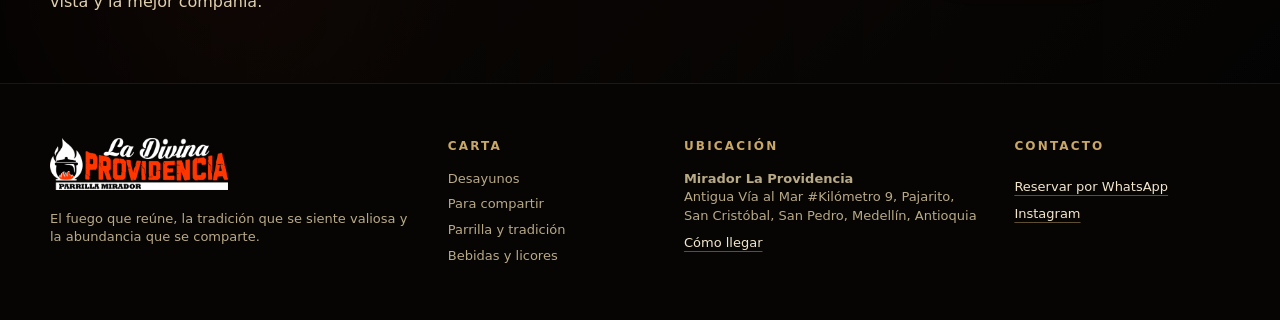
==== commit 3261208f: "Update index.html" ====
--- a/index.html
+++ b/index.html
@@ -37,9 +37,9 @@
             <div class="category-card-copy"><h3>Bebidas y licores</h3><p>Jugos, calientes, cocteles y botellas</p></div>
             <span class="arrow">Ver platos →</span>
           </a></div></div></section>
-    <section class="section section-featured" aria-labelledby="featured-title"><div class="container"><div class="split-heading"><div><span class="eyebrow">Los favoritos de la casa</span><h2 id="featured-title">Imperdibles</h2></div><p>Aquí el fuego une, la tradición se siente en cada bocado y la abundancia está hecha para compartirse. Una experiencia que se queda contigo mucho después de dejar la mesa. </p></div><div class="product-grid featured-grid"><a class="product-card" href="menu.html#empanadas" aria-label="Ver Empanadas en la carta">
+    <section class="section section-featured" aria-labelledby="featured-title"><div class="container"><div class="split-heading"><div><span class="eyebrow">Los favoritos de la casa</span><h2 id="featured-title">Imperdibles</h2></div><p>Aquí el fuego une, la tradición se siente en cada bocado y la abundancia está hecha para compartirse. Una experiencia que se queda contigo mucho después de dejar la mesa. </p></div><div class="product-grid featured-grid"><a class="product-card" aria-label="Ver sancocho en la carta">
       <div class="product-media">
-        <img loading="lazy" src="assets/Products/Sancocho-Trifasico.jpg" alt="Foto de Empanadas" onerror="this.onerror=null;this.src='assets/product-placeholder.svg'">
+        <img loading="lazy" src="assets/Products/Sancocho-Trifasico.jpg" alt="Foto de sancocho" onerror="this.onerror=null;this.src='assets/product-placeholder.svg'">
       </div>
       <div class="product-body">
         <div class="product-meta">Domingos y festivos</div>
@@ -97,17 +97,17 @@
         </div>
         <p>Clásica bandeja con fríjoles, arroz y carnes tradicionales: chicharrón, chorizo, morcilla y carne molida. Complementada con huevo, maduro, aguacate y hogao.</p>
       </div>
-    </a><a class="product-card" aria-label="Ver Jarra de limonada natural en la carta">
+    </a><a class="product-card" aria-label="Ver Hamburguesa de la casa en la carta">
       <div class="product-media">
-        <img loading="lazy" src="assets/Products/jarra-de-limonada-natural.webp" alt="Foto de Jarra de limonada natural" onerror="this.onerror=null;this.src='assets/product-placeholder.svg'">
+        <img loading="lazy" src="assets/Products/Hamburguesa-de-la-Casa.jpg" alt="Foto de Hamburguesa de la casa" onerror="this.onerror=null;this.src='assets/product-placeholder.svg'">
       </div>
       <div class="product-body">
-        <div class="product-meta">Jarra de limonada</div>
+        <div class="product-meta">Comida rápida</div>
         <div class="product-top">
-          <h3>Jarra de limonada natural</h3>
-          <strong class="price">$40.000</strong>
+          <h3>Hamburguesa de la casa</h3>
+          <strong class="price">$38.000</strong>
         </div>
-        <p>Para compartir en la mesa.</p>
+        <p>Carne de res de 160 g en pan brioche, salsa de la casa, lechuga, tomate, cebollas rostizadas, queso mozzarella apanado y mermelada de maracuyá y panela.</p>
       </div>
     </a></div></div></section>
     <section class="section section-experience" id="experiencia" aria-labelledby="experience-title"><div class="container experience-grid"><div class="experience-copy"><span class="eyebrow">Más que un restaurante</span><h2 id="experience-title">Una experiencia que se queda contigo.</h2><div class="pillars"><article class="pillar"><span>🔥</span><div><h3>El Fuego de la Tradición</h3><p>Recetas de antaño con el sabor real de la leña.</p></div></article><article class="pillar"><span>⛰</span><div><h3>La Vista del Mirador</h3><p>El paisaje es hermoso, pero desde nuestra mesa se ve (y sabe) mejor.</p></div></article><article class="pillar"><span>🍽</span><div><h3>La Abundancia para Compartir</h3><p>Porciones generosas porque los buenos momentos nunca se disfrutan solos.</p></div></article></div></div><figure class="visual-card experience-photo"><img src="assets/Experiencia-parrilla.jpg" alt="picada" /></figure></div></section>
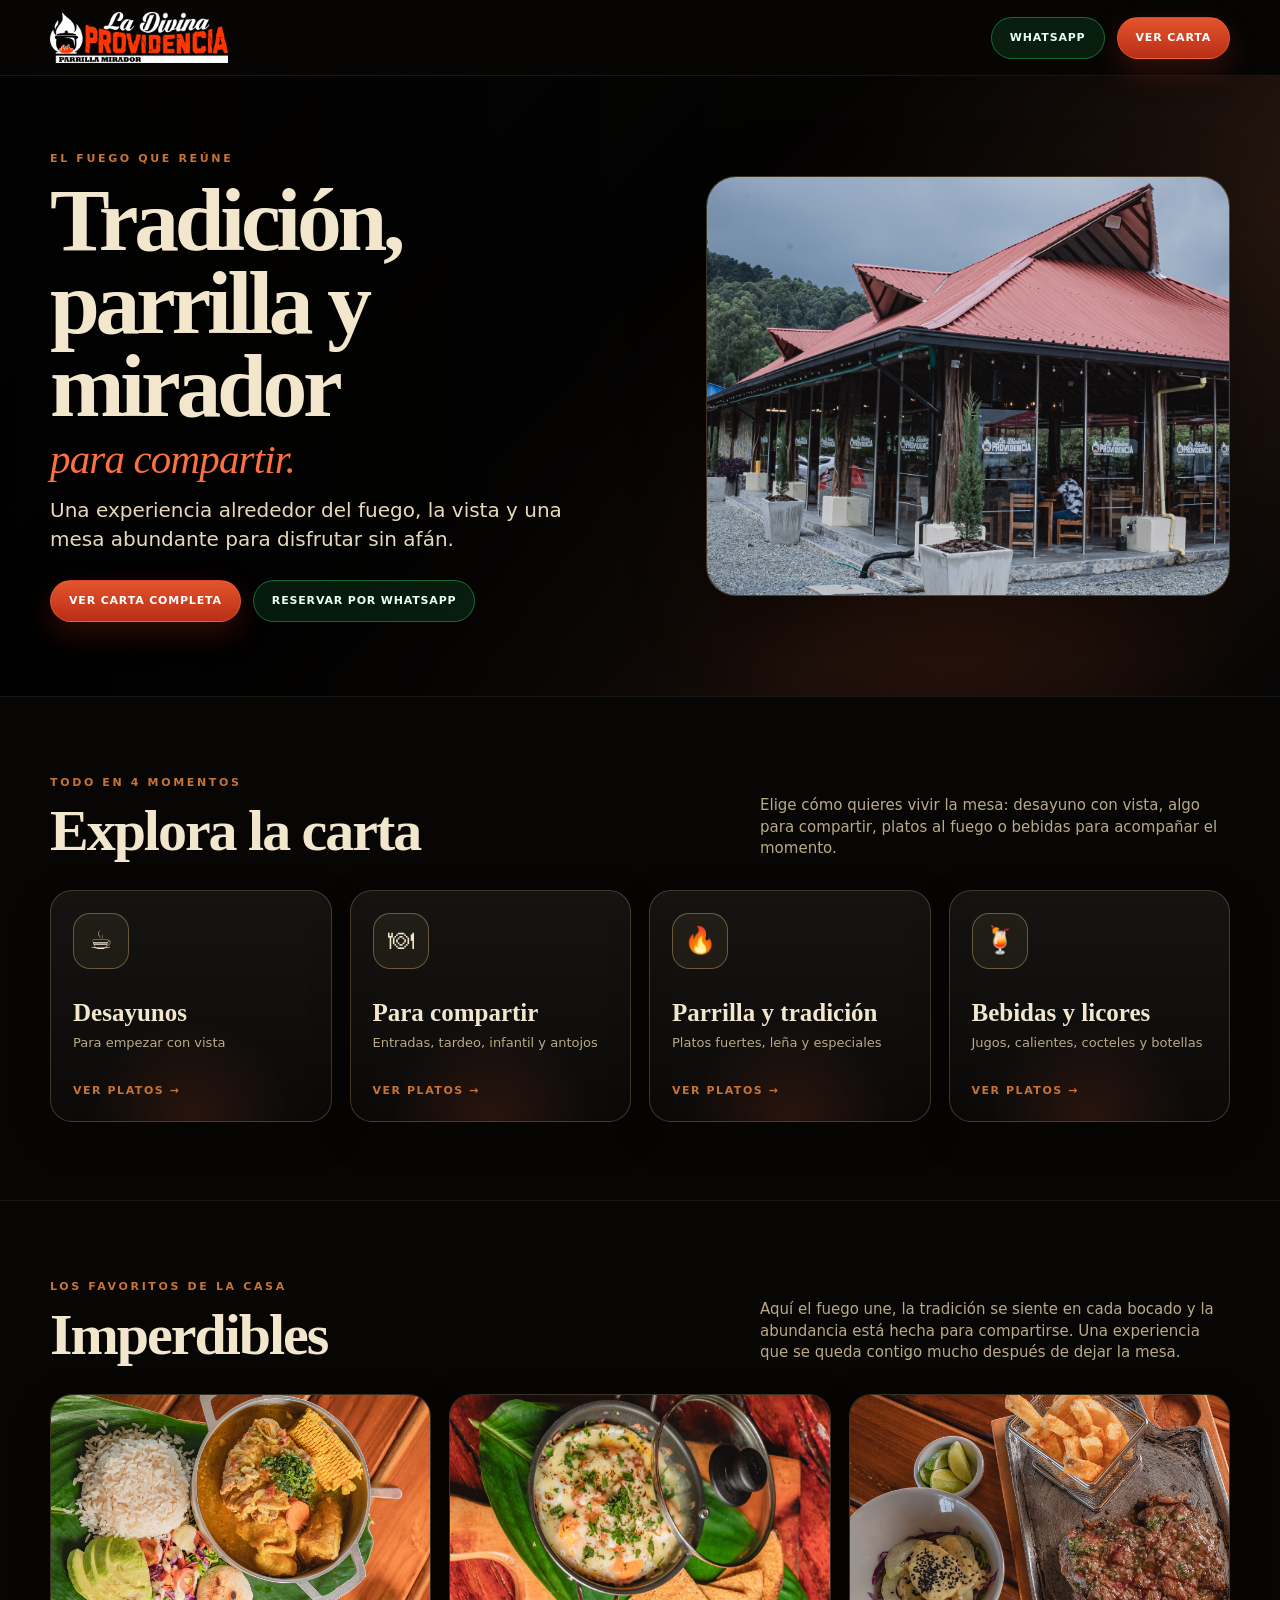
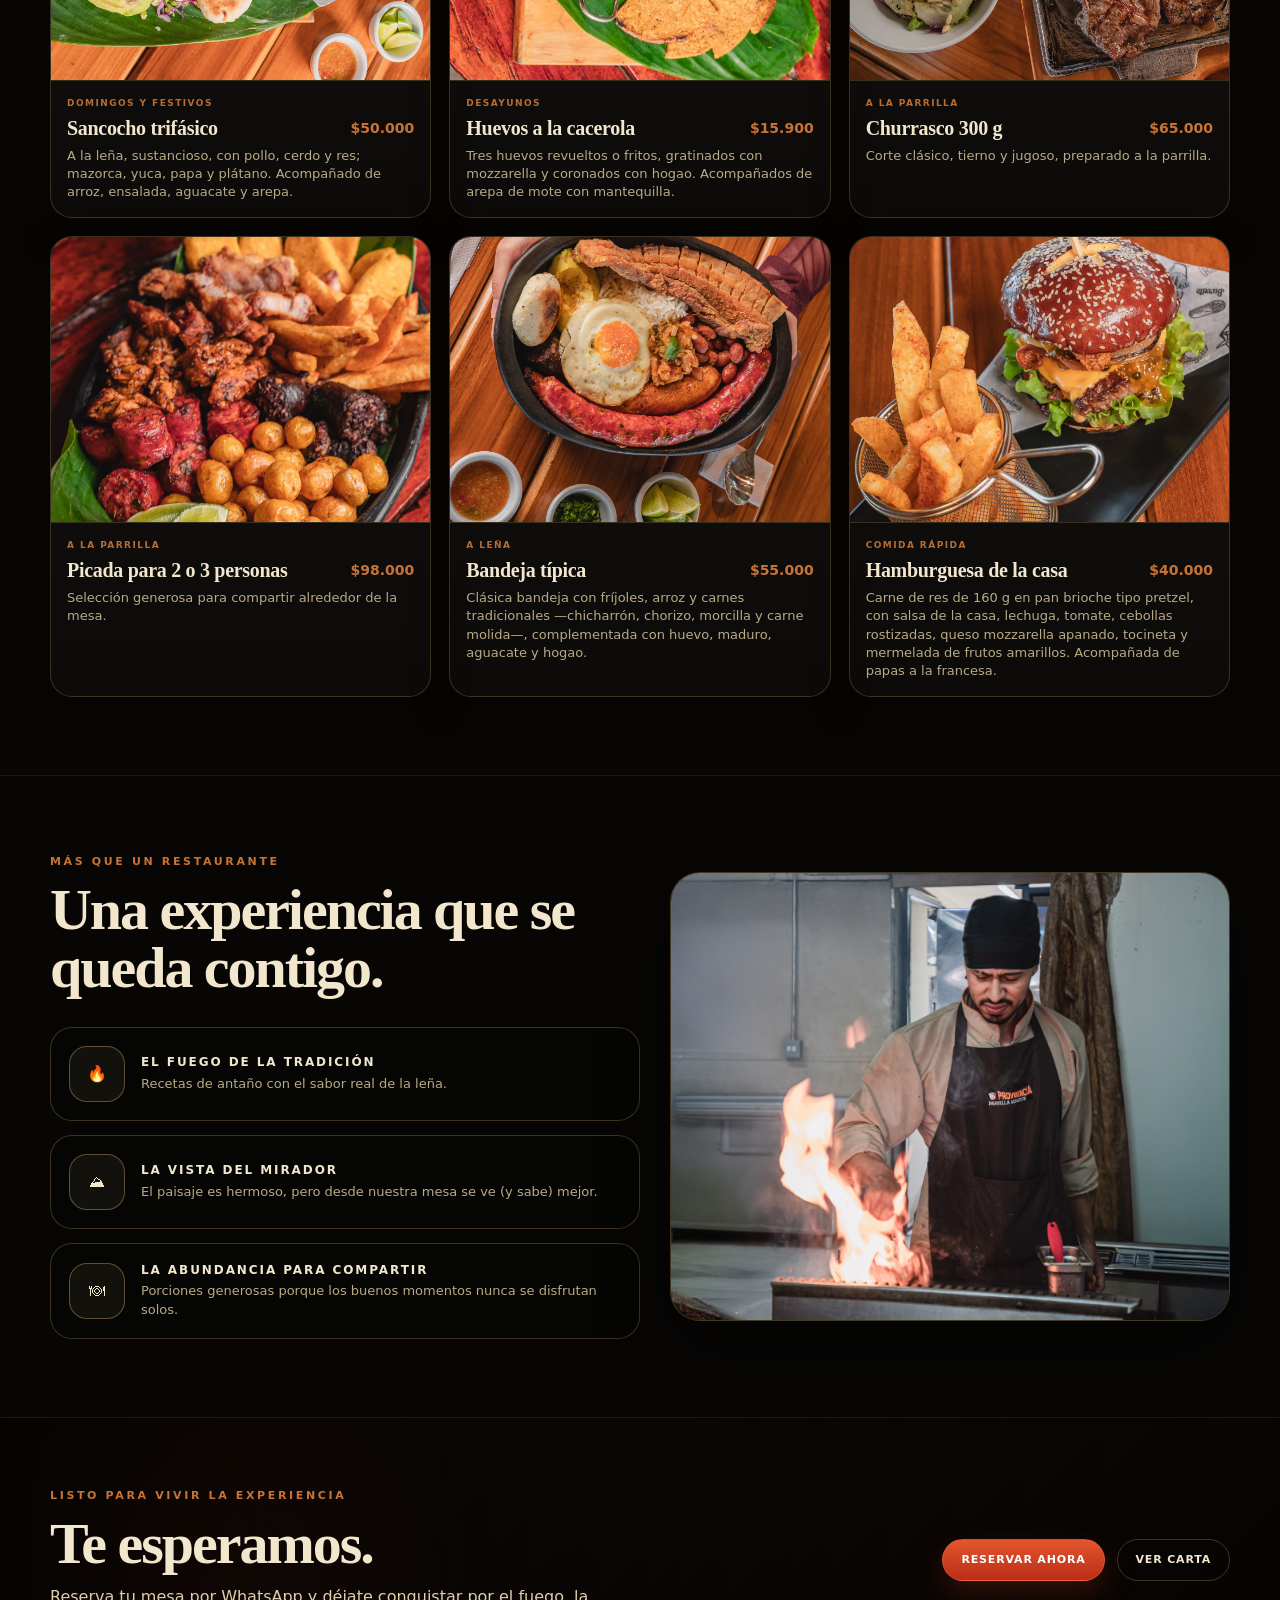
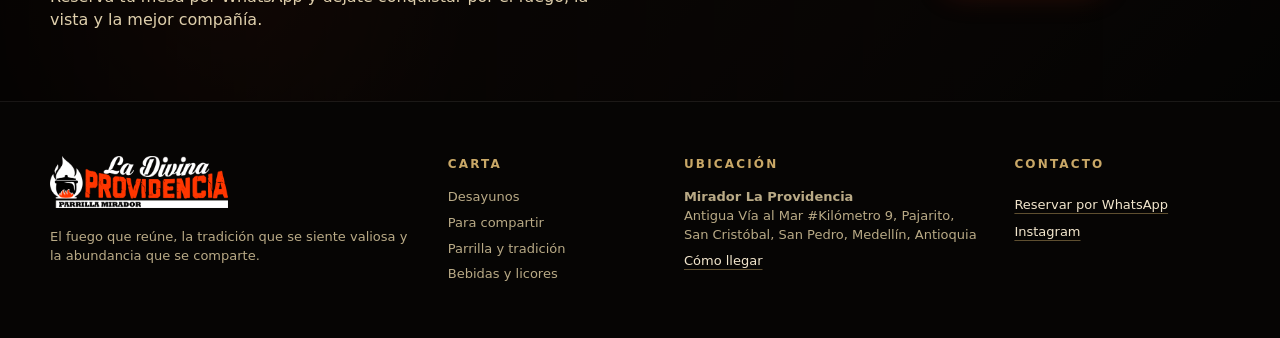
==== commit 688115a7: "Update index.html" ====
--- a/index.html
+++ b/index.html
@@ -95,7 +95,7 @@
           <h3>Bandeja típica</h3>
           <strong class="price">$55.000</strong>
         </div>
-        <p>Clásica bandeja con fríjoles, arroz y carnes tradicionales: chicharrón, chorizo, morcilla y carne molida. Complementada con huevo, maduro, aguacate y hogao.</p>
+        <p>Clásica bandeja con fríjoles, arroz y carnes tradicionales —chicharrón, chorizo, morcilla y carne molida—, complementada con huevo, maduro, aguacate y hogao.</p>
       </div>
     </a><a class="product-card" aria-label="Ver Hamburguesa de la casa en la carta">
       <div class="product-media">
@@ -105,9 +105,9 @@
         <div class="product-meta">Comida rápida</div>
         <div class="product-top">
           <h3>Hamburguesa de la casa</h3>
-          <strong class="price">$38.000</strong>
+          <strong class="price">$40.000</strong>
         </div>
-        <p>Carne de res de 160 g en pan brioche, salsa de la casa, lechuga, tomate, cebollas rostizadas, queso mozzarella apanado y mermelada de maracuyá y panela.</p>
+        <p>Carne de res de 160 g en pan brioche tipo pretzel, con salsa de la casa, lechuga, tomate, cebollas rostizadas, queso mozzarella apanado, tocineta y mermelada de frutos amarillos. Acompañada de papas a la francesa.</p>
       </div>
     </a></div></div></section>
     <section class="section section-experience" id="experiencia" aria-labelledby="experience-title"><div class="container experience-grid"><div class="experience-copy"><span class="eyebrow">Más que un restaurante</span><h2 id="experience-title">Una experiencia que se queda contigo.</h2><div class="pillars"><article class="pillar"><span>🔥</span><div><h3>El Fuego de la Tradición</h3><p>Recetas de antaño con el sabor real de la leña.</p></div></article><article class="pillar"><span>⛰</span><div><h3>La Vista del Mirador</h3><p>El paisaje es hermoso, pero desde nuestra mesa se ve (y sabe) mejor.</p></div></article><article class="pillar"><span>🍽</span><div><h3>La Abundancia para Compartir</h3><p>Porciones generosas porque los buenos momentos nunca se disfrutan solos.</p></div></article></div></div><figure class="visual-card experience-photo"><img src="assets/Experiencia-parrilla.jpg" alt="picada" /></figure></div></section>
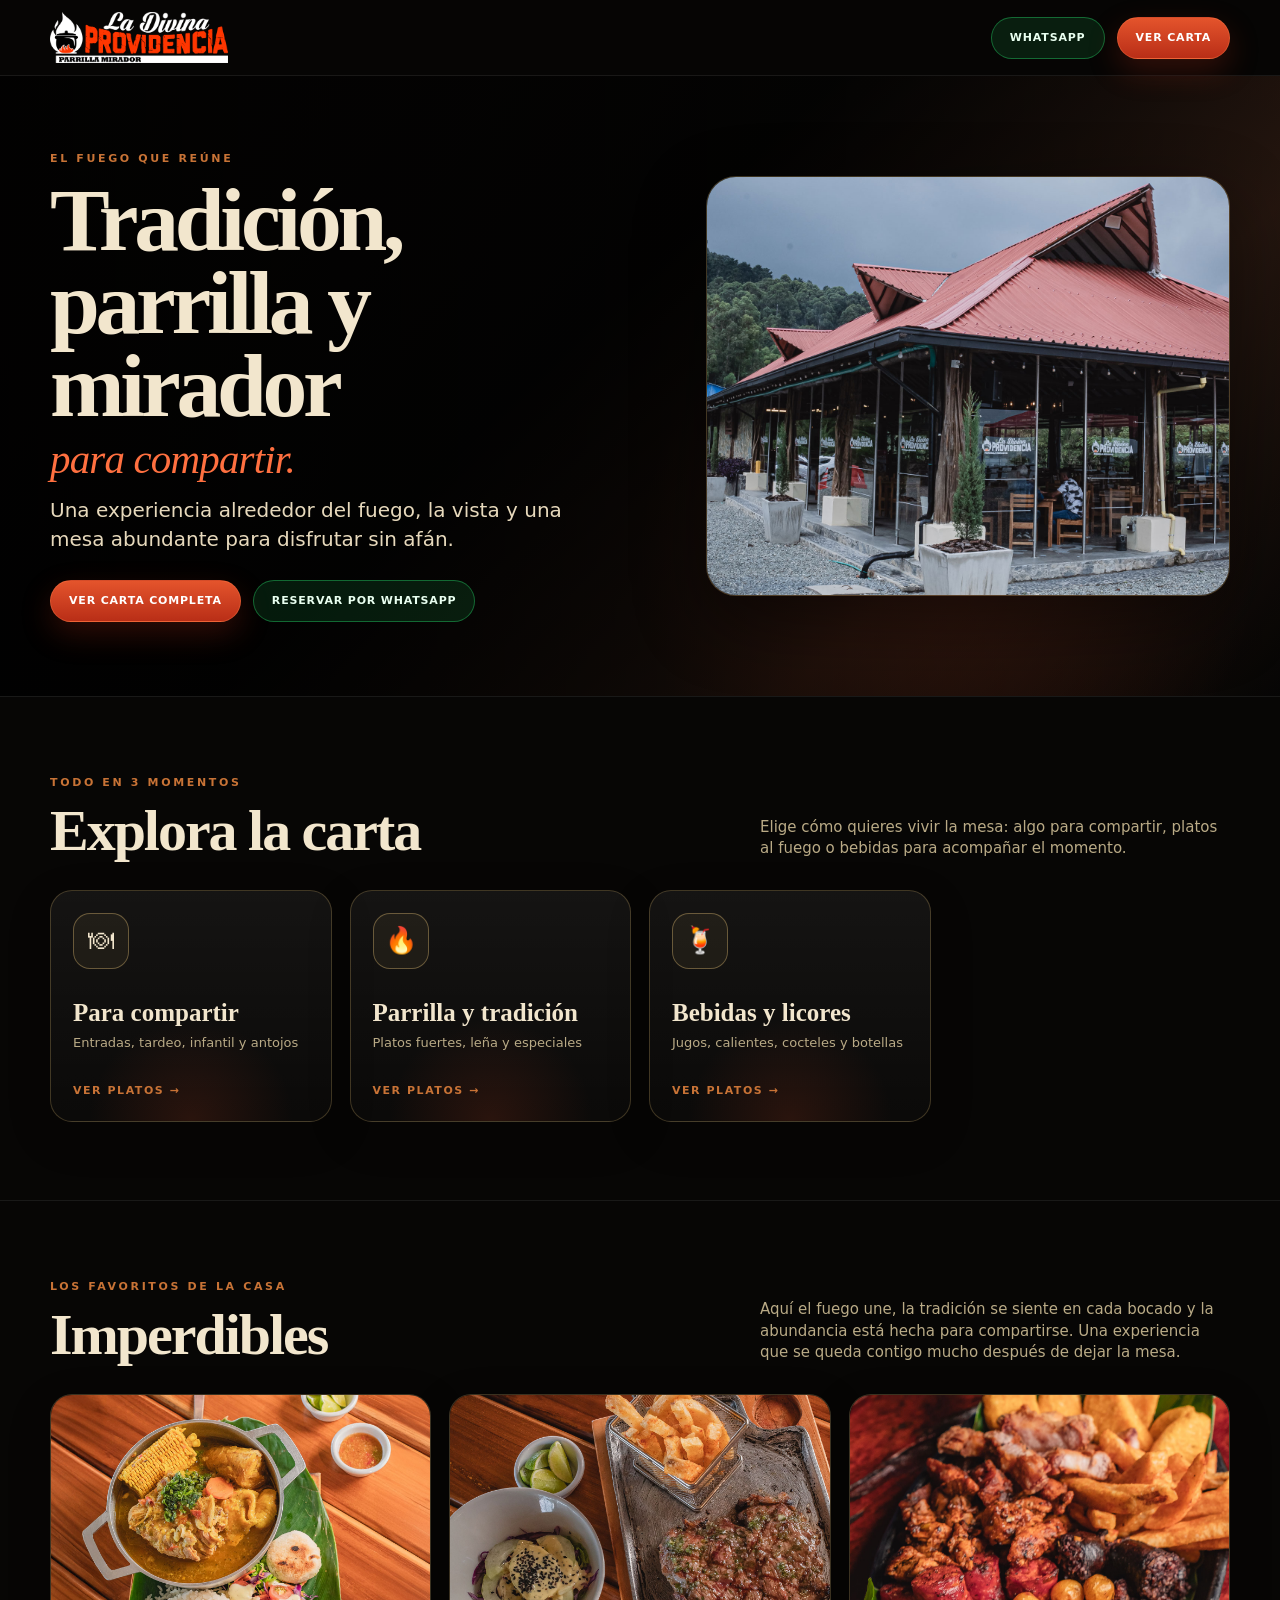
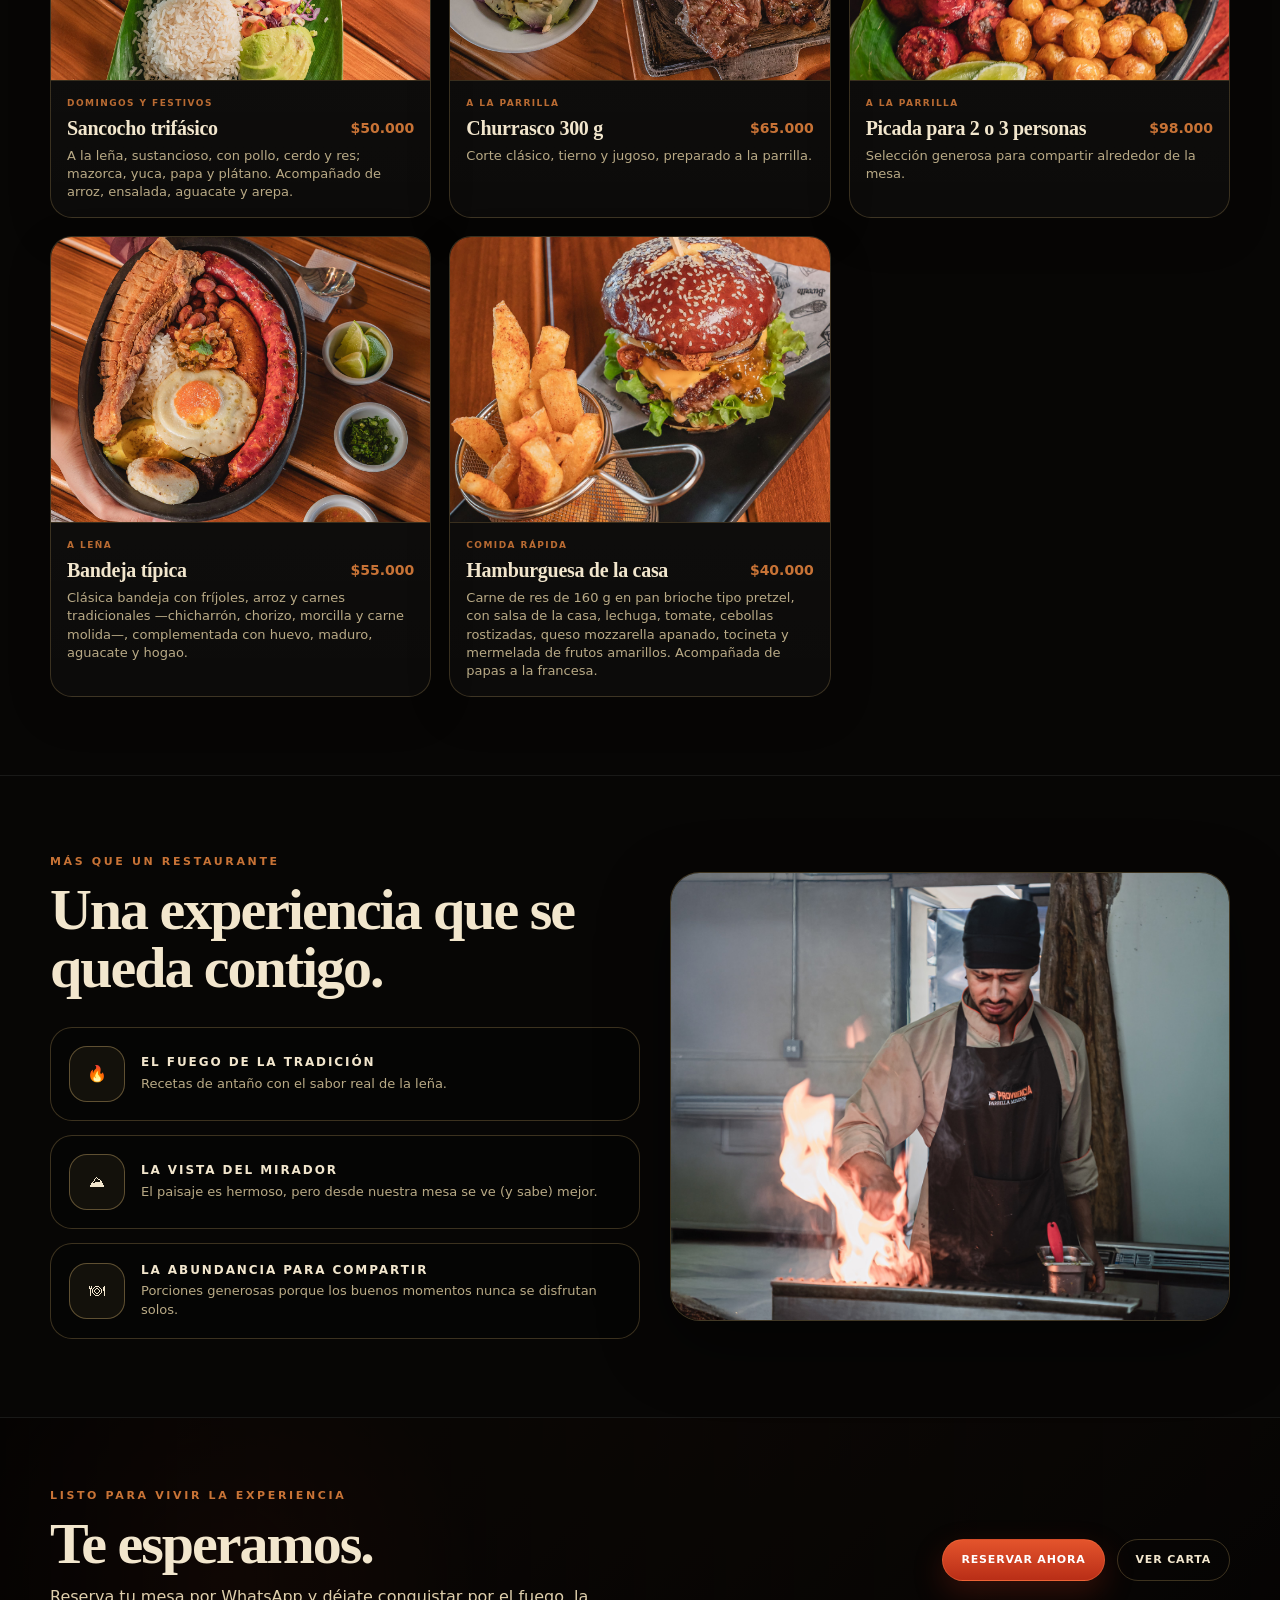
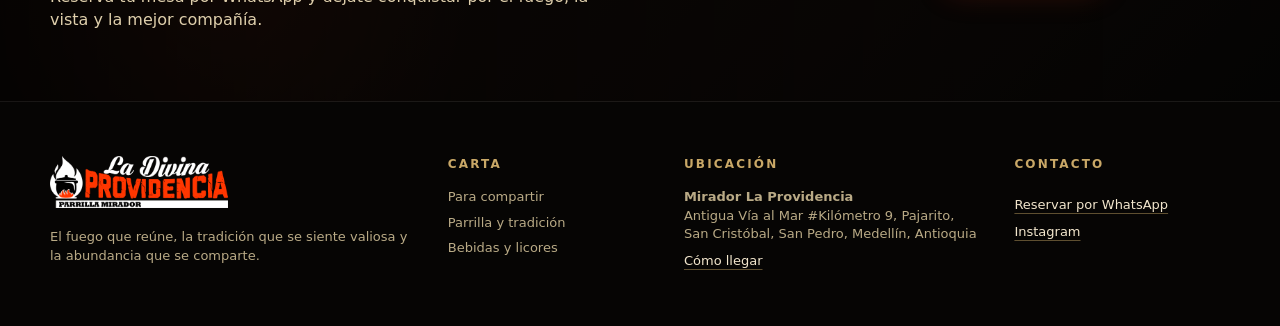
==== commit 83847199: "Update index.html" ====
--- a/index.html
+++ b/index.html
@@ -13,15 +13,10 @@
 </head>
 <body class="home-page">
   <a class="skip-link" href="#main">Saltar al contenido</a>
-  <header class="site-nav" data-site-nav><div class="nav-shell"><a class="brand" href="index.html" aria-label="La Divina Providencia - inicio"><img src="assets/logo.png" alt="La Divina Providencia Parrilla Mirador" /></a><nav class="main-actions" aria-label="Navegación principal"><a class="btn btn-wa" href="https://wa.me/573001234567?text=Hola%2C%20quiero%20hacer%20una%20reserva%20en%20La%20Divina%20Providencia." target="_blank" rel="noopener">WhatsApp</a><a class="btn btn-fire desktop-only" href="menu.html">Ver carta</a></nav></div></header>
+  <header class="site-nav" data-site-nav><div class="nav-shell"><a class="brand" href="index.html" aria-label="La Divina Providencia - inicio"><img src="assets/logo.png" alt="La Divina Providencia Parrilla Mirador" /></a><nav class="main-actions" aria-label="Navegación principal"><a class="btn btn-wa" href="https://wa.me/573022882611?text=Hola%2C%20quiero%20hacer%20una%20reserva%20en%20La%20Divina%20Providencia." target="_blank" rel="noopener">WhatsApp</a><a class="btn btn-fire desktop-only" href="menu.html">Ver carta</a></nav></div></header>
   <main id="main">
-    <section class="hero hero-home" aria-labelledby="home-title"><div class="container hero-grid"><div class="hero-copy"><span class="eyebrow">El fuego que reúne</span><h1 id="home-title">Tradición, parrilla y mirador <em>para compartir.</em></h1><p>Una experiencia alrededor del fuego, la vista y una mesa abundante para disfrutar sin afán.</p><div class="action-row"><a class="btn btn-fire" href="menu.html">Ver carta completa</a><a class="btn btn-wa" href="https://wa.me/573001234567?text=Hola%2C%20quiero%20hacer%20una%20reserva%20en%20La%20Divina%20Providencia." target="_blank" rel="noopener">Reservar por WhatsApp</a></div></div><figure class="visual-card hero-photo"><img src="assets/mirador,-fuego-y-parrilla.jpg" alt="Espacio para foto del mirador, fuego y parrilla" /></figure></div></section>
-    <section class="section section-categories" id="carta" aria-labelledby="explora-title"><div class="container"><div class="split-heading"><div><span class="eyebrow">Todo en 4 momentos</span><h2 id="explora-title">Explora la carta</h2></div><p>Elige cómo quieres vivir la mesa: desayuno con vista, algo para compartir, platos al fuego o bebidas para acompañar el momento.</p></div><div class="category-grid">
-          <a class="category-card" href="menu.html#desayunos">
-            <span class="icon-box" aria-hidden="true">☕</span>
-            <div class="category-card-copy"><h3>Desayunos</h3><p>Para empezar con vista</p></div>
-            <span class="arrow">Ver platos →</span>
-          </a>
+    <section class="hero hero-home" aria-labelledby="home-title"><div class="container hero-grid"><div class="hero-copy"><span class="eyebrow">El fuego que reúne</span><h1 id="home-title">Tradición, parrilla y mirador <em>para compartir.</em></h1><p>Una experiencia alrededor del fuego, la vista y una mesa abundante para disfrutar sin afán.</p><div class="action-row"><a class="btn btn-fire" href="menu.html">Ver carta completa</a><a class="btn btn-wa" href="https://wa.me/573022882611?text=Hola%2C%20quiero%20hacer%20una%20reserva%20en%20La%20Divina%20Providencia." target="_blank" rel="noopener">Reservar por WhatsApp</a></div></div><figure class="visual-card hero-photo"><img src="assets/mirador,-fuego-y-parrilla.jpg" alt="Espacio para foto del mirador, fuego y parrilla" /></figure></div></section>
+    <section class="section section-categories" id="carta" aria-labelledby="explora-title"><div class="container"><div class="split-heading"><div><span class="eyebrow">Todo en 3 momentos</span><h2 id="explora-title">Explora la carta</h2></div><p>Elige cómo quieres vivir la mesa: algo para compartir, platos al fuego o bebidas para acompañar el momento.</p></div><div class="category-grid">
           <a class="category-card" href="menu.html#para-compartir">
             <span class="icon-box" aria-hidden="true">🍽</span>
             <div class="category-card-copy"><h3>Para compartir</h3><p>Entradas, tardeo, infantil y antojos</p></div>
@@ -48,18 +43,6 @@
           <strong class="price">$50.000</strong>
         </div>
         <p>A la leña, sustancioso, con pollo, cerdo y res; mazorca, yuca, papa y plátano. Acompañado de arroz, ensalada, aguacate y arepa.</p>
-      </div>
-    </a><a class="product-card" aria-label="Ver Sancocho trifásico en la carta">
-      <div class="product-media">
-        <img loading="lazy" src="assets/Products/Huevos-a-la-Cacerola.jpg" alt="Foto de Ceviche mixto" onerror="this.onerror=null;this.src='assets/product-placeholder.svg'">
-      </div>
-      <div class="product-body">
-        <div class="product-meta">Desayunos</div>
-        <div class="product-top">
-          <h3>Huevos a la cacerola</h3>
-          <strong class="price">$15.900</strong>
-        </div>
-        <p>Tres huevos revueltos o fritos, gratinados con mozzarella y coronados con hogao. Acompañados de arepa de mote con mantequilla.</p>
       </div>
     </a><a class="product-card" aria-label="Ver Churrasco 300 g en la carta">
       <div class="product-media">
@@ -111,8 +94,8 @@
       </div>
     </a></div></div></section>
     <section class="section section-experience" id="experiencia" aria-labelledby="experience-title"><div class="container experience-grid"><div class="experience-copy"><span class="eyebrow">Más que un restaurante</span><h2 id="experience-title">Una experiencia que se queda contigo.</h2><div class="pillars"><article class="pillar"><span>🔥</span><div><h3>El Fuego de la Tradición</h3><p>Recetas de antaño con el sabor real de la leña.</p></div></article><article class="pillar"><span>⛰</span><div><h3>La Vista del Mirador</h3><p>El paisaje es hermoso, pero desde nuestra mesa se ve (y sabe) mejor.</p></div></article><article class="pillar"><span>🍽</span><div><h3>La Abundancia para Compartir</h3><p>Porciones generosas porque los buenos momentos nunca se disfrutan solos.</p></div></article></div></div><figure class="visual-card experience-photo"><img src="assets/Experiencia-parrilla.jpg" alt="picada" /></figure></div></section>
-    <section class="cta-band" aria-labelledby="cta-title"><div class="container cta-grid"><div><span class="eyebrow">Listo para vivir la experiencia</span><h2 id="cta-title">Te esperamos.</h2><p>Reserva tu mesa por WhatsApp y déjate conquistar por el fuego, la vista y la mejor compañía.</p></div><div class="action-row cta-actions"><a class="btn btn-fire" href="https://wa.me/573001234567?text=Hola%2C%20quiero%20hacer%20una%20reserva%20en%20La%20Divina%20Providencia." target="_blank" rel="noopener">Reservar ahora</a><a class="btn btn-outline" href="menu.html">Ver carta</a></div></div></section>
+    <section class="cta-band" aria-labelledby="cta-title"><div class="container cta-grid"><div><span class="eyebrow">Listo para vivir la experiencia</span><h2 id="cta-title">Te esperamos.</h2><p>Reserva tu mesa por WhatsApp y déjate conquistar por el fuego, la vista y la mejor compañía.</p></div><div class="action-row cta-actions"><a class="btn btn-fire" href="https://wa.me/573022882611?text=Hola%2C%20quiero%20hacer%20una%20reserva%20en%20La%20Divina%20Providencia." target="_blank" rel="noopener">Reservar ahora</a><a class="btn btn-outline" href="menu.html">Ver carta</a></div></div></section>
   </main>
-  <footer class="site-footer" id="ubicacion"><div class="container footer-grid"><div class="footer-brand"><img src="assets/logo.png" alt="La Divina Providencia Parrilla Mirador" /><p>El fuego que reúne, la tradición que se siente valiosa y la abundancia que se comparte.</p></div><div><h3>Carta</h3><ul><li><a href="menu.html#desayunos">Desayunos</a></li><li><a href="menu.html#para-compartir">Para compartir</a></li><li><a href="menu.html#parrilla-tradicion">Parrilla y tradición</a></li><li><a href="menu.html#bebidas-licores">Bebidas y licores</a></li></ul></div><div><h3>Ubicación</h3><p><strong>Mirador La Providencia</strong><br>Antigua Vía al Mar #Kilómetro 9, Pajarito, San Cristóbal, San Pedro, Medellín, Antioquia</p><a class="text-link" href="https://www.google.com/maps/search/?api=1&query=Mirador+La+Providencia+Antigua+V%C3%ADa+al+Mar+Kil%C3%B3metro+9+Pajarito+San+Crist%C3%B3bal+San+Pedro+Medell%C3%ADn+Antioquia" target="_blank" rel="noopener">Cómo llegar</a></div><div><h3>Contacto</h3><a class="text-link" href="https://wa.me/573001234567?text=Hola%2C%20quiero%20hacer%20una%20reserva%20en%20La%20Divina%20Providencia." target="_blank" rel="noopener">Reservar por WhatsApp</a><br><a class="text-link" href="https://www.instagram.com/divinaprovidenciamirador/?hl=es" target="_blank" rel="noopener">Instagram</a></div></div></footer>
+  <footer class="site-footer" id="ubicacion"><div class="container footer-grid"><div class="footer-brand"><img src="assets/logo.png" alt="La Divina Providencia Parrilla Mirador" /><p>El fuego que reúne, la tradición que se siente valiosa y la abundancia que se comparte.</p></div><div><h3>Carta</h3><ul><li><a href="menu.html#para-compartir">Para compartir</a></li><li><a href="menu.html#parrilla-tradicion">Parrilla y tradición</a></li><li><a href="menu.html#bebidas-licores">Bebidas y licores</a></li></ul></div><div><h3>Ubicación</h3><p><strong>Mirador La Providencia</strong><br>Antigua Vía al Mar #Kilómetro 9, Pajarito, San Cristóbal, San Pedro, Medellín, Antioquia</p><a class="text-link" href="https://www.google.com/maps/search/?api=1&query=Mirador+La+Providencia+Antigua+V%C3%ADa+al+Mar+Kil%C3%B3metro+9+Pajarito+San+Crist%C3%B3bal+San+Pedro+Medell%C3%ADn+Antioquia" target="_blank" rel="noopener">Cómo llegar</a></div><div><h3>Contacto</h3><a class="text-link" href="https://wa.me/573022882611?text=Hola%2C%20quiero%20hacer%20una%20reserva%20en%20La%20Divina%20Providencia." target="_blank" rel="noopener">Reservar por WhatsApp</a><br><a class="text-link" href="https://www.instagram.com/divinaprovidenciamirador/?hl=es" target="_blank" rel="noopener">Instagram</a></div></div></footer>
 </body>
 </html>
--- a/styles.css
+++ b/styles.css
@@ -226,3 +226,174 @@
 .footer-brand p {
     margin-top: 20px;
 }
+/* MOBILE PRODUCT CARDS - foto arriba, lista vertical */
+@media (max-width: 980px) {
+  .menu-page .menu-list .product-grid {
+    grid-template-columns: 1fr;
+    gap: 18px;
+  }
+
+  .menu-page .menu-list .product-card {
+    display: block !important;
+    grid-template-columns: none !important;
+    min-height: initial !important;
+  }
+
+  .menu-page .menu-list .product-media {
+    width: 100%;
+    border-right: 0 !important;
+    border-bottom: 1px solid rgba(201, 168, 103, 0.22) !important;
+  }
+
+  .menu-page .menu-list .product-media img {
+    width: 100%;
+    height: auto !important;
+    aspect-ratio: 4 / 3 !important;
+    object-fit: cover;
+    object-position: center;
+  }
+
+  .menu-page .menu-list .product-body {
+    padding: 15px 16px 17px;
+  }
+}
+
+@media (max-width: 520px) {
+  .menu-page .menu-list .product-grid {
+    gap: 16px;
+  }
+
+  .menu-page .menu-list .product-media img {
+    aspect-ratio: 4 / 3 !important;
+    height: auto !important;
+    object-fit: cover;
+    object-position: center;
+  }
+
+  .menu-page .menu-list .product-top {
+    display: flex;
+    align-items: flex-start;
+    justify-content: space-between;
+    gap: 12px;
+  }
+
+  .menu-page .menu-list .price {
+    margin-top: 0;
+    flex-shrink: 0;
+  }
+}
+
+/* ==========================================================
+   Bebidas y licores optimizado
+   - Sodas y Cocteles conservan tarjetas con espacio para foto.
+   - El resto de grupos pasa a lista compacta, legible y responsive.
+   ========================================================== */
+#bebidas-licores .menu-group:not(#sodas):not(#cocteles) .product-grid{
+  display:grid;
+  grid-template-columns:repeat(2,minmax(0,1fr));
+  gap:12px 16px;
+  counter-reset: bebida-item;
+}
+
+#bebidas-licores .menu-group:not(#sodas):not(#cocteles) .product-card{
+  position:relative;
+  display:block !important;
+  min-height:initial !important;
+  overflow:visible;
+  padding:15px 16px;
+  border:1px solid rgba(201,168,103,.20);
+  border-radius:18px;
+  background:linear-gradient(180deg,rgba(255,255,255,.040),rgba(255,255,255,.018));
+  box-shadow:none;
+}
+
+
+#bebidas-licores .menu-group:not(#sodas):not(#cocteles) .product-media{
+  display:none !important;
+}
+
+#bebidas-licores .menu-group:not(#sodas):not(#cocteles) .product-body{
+  padding:0 !important;
+}
+
+#bebidas-licores .menu-group:not(#sodas):not(#cocteles) .product-top{
+  display:grid;
+  grid-template-columns:minmax(0,1fr) auto;
+  align-items:start;
+  gap:14px;
+}
+
+#bebidas-licores .menu-group:not(#sodas):not(#cocteles) .product-top h3{
+  font-family:Inter, ui-sans-serif, system-ui, -apple-system, BlinkMacSystemFont, "Segoe UI", Arial, sans-serif;
+  font-size:15px;
+  line-height:1.22;
+  letter-spacing:0;
+  font-weight:850;
+}
+
+#bebidas-licores .menu-group:not(#sodas):not(#cocteles) .price{
+  margin-top:0 !important;
+  color:var(--gold);
+  font-size:13px;
+  line-height:1.2;
+  text-align:right;
+}
+
+#bebidas-licores .menu-group:not(#sodas):not(#cocteles) .product-body p{
+  margin-top:7px;
+  color:var(--muted);
+  font-size:12px;
+  line-height:1.38;
+}
+
+#bebidas-licores .menu-group:not(#sodas):not(#cocteles) .product-card:hover{
+  border-color:rgba(201,168,103,.38);
+  background:linear-gradient(180deg,rgba(201,168,103,.055),rgba(255,255,255,.020));
+}
+
+#bebidas-licores #sodas .product-grid,
+#bebidas-licores #cocteles .product-grid{
+  grid-template-columns:repeat(3,minmax(0,1fr));
+}
+
+#bebidas-licores #sodas .product-media,
+#bebidas-licores #cocteles .product-media{
+  display:block;
+}
+
+@media (max-width:980px){
+  #bebidas-licores .menu-group:not(#sodas):not(#cocteles) .product-grid{
+    grid-template-columns:1fr;
+    gap:10px;
+  }
+
+  #bebidas-licores .menu-group:not(#sodas):not(#cocteles) .product-card{
+    padding:14px 14px 14px 50px;
+  }
+
+  #bebidas-licores .menu-group:not(#sodas):not(#cocteles) .product-card::before{
+    left:13px;
+    top:14px;
+  }
+
+  #bebidas-licores #sodas .product-grid,
+  #bebidas-licores #cocteles .product-grid{
+    grid-template-columns:1fr;
+    gap:18px;
+  }
+}
+
+@media (max-width:520px){
+  #bebidas-licores .menu-group:not(#sodas):not(#cocteles) .product-top{
+    grid-template-columns:1fr;
+    gap:5px;
+  }
+
+  #bebidas-licores .menu-group:not(#sodas):not(#cocteles) .price{
+    text-align:left;
+  }
+
+  #bebidas-licores .menu-group:not(#sodas):not(#cocteles) .product-body p{
+    font-size:12px;
+  }
+}
